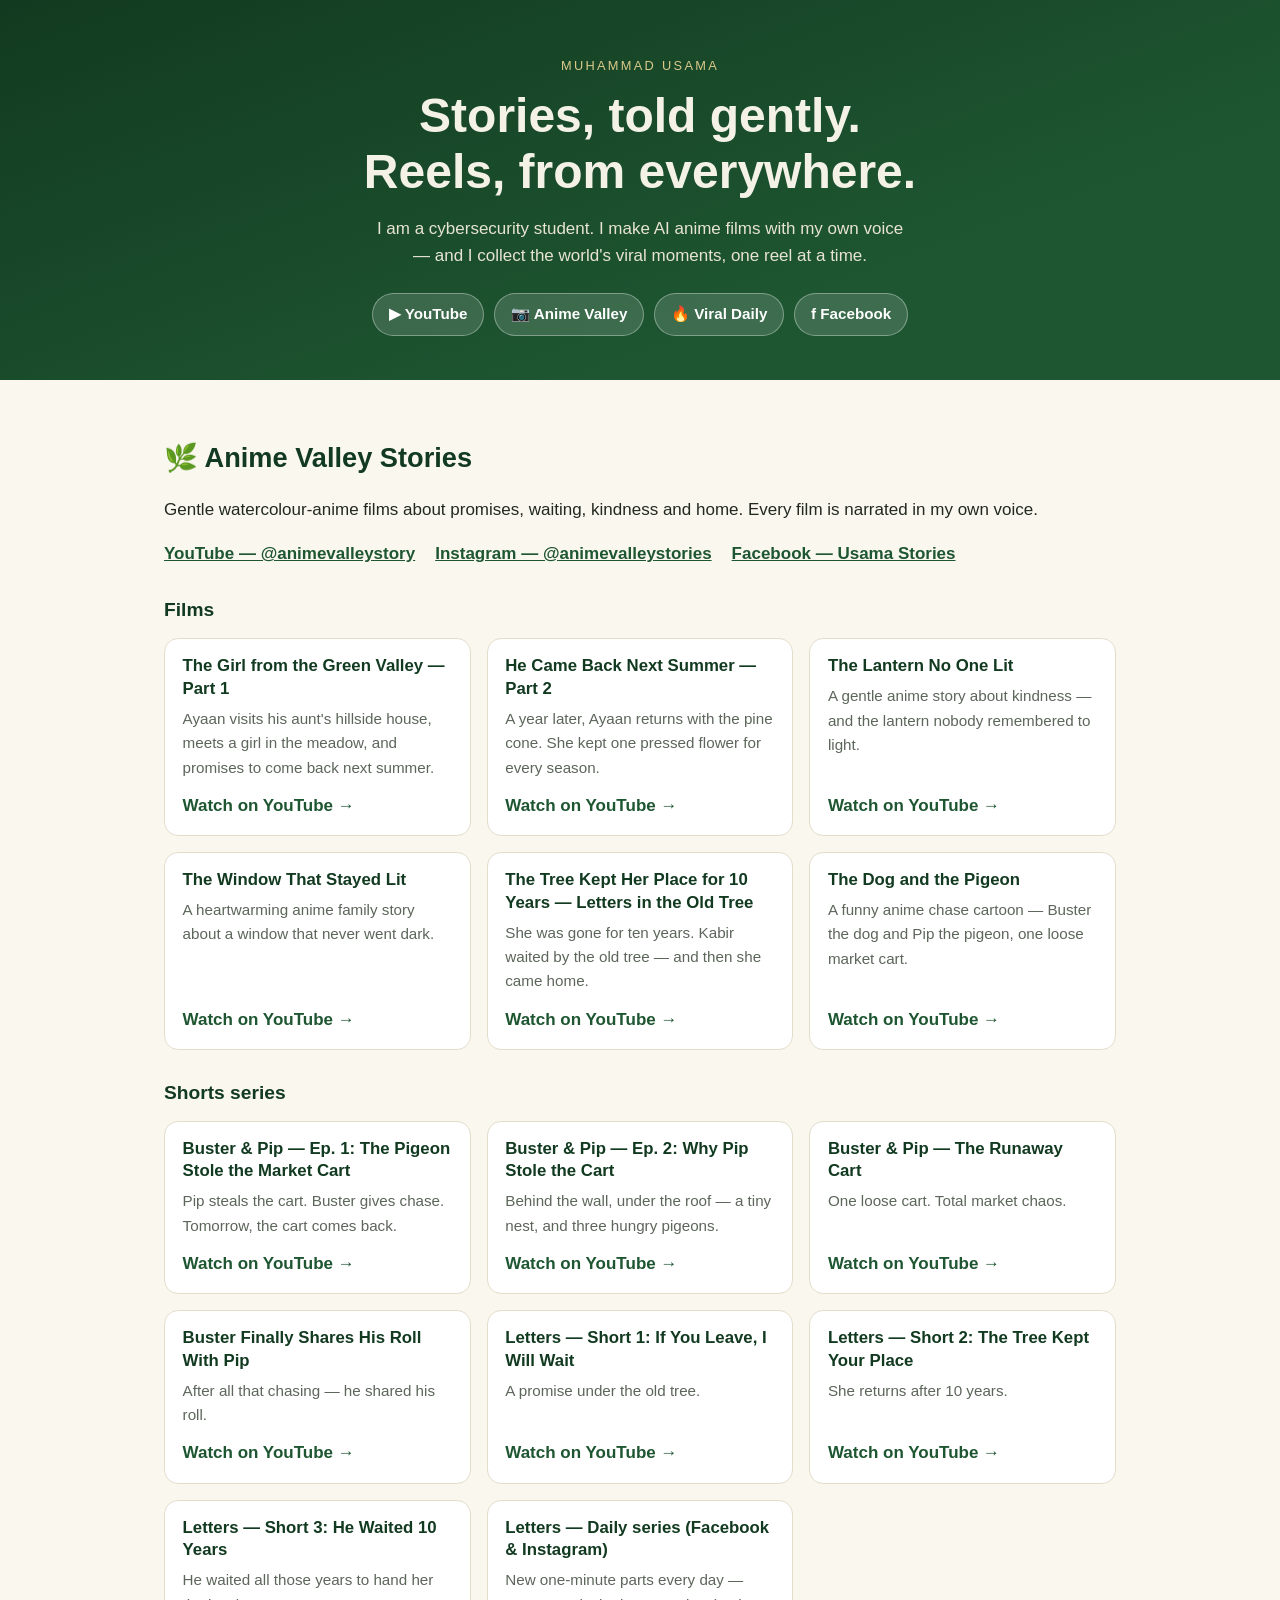
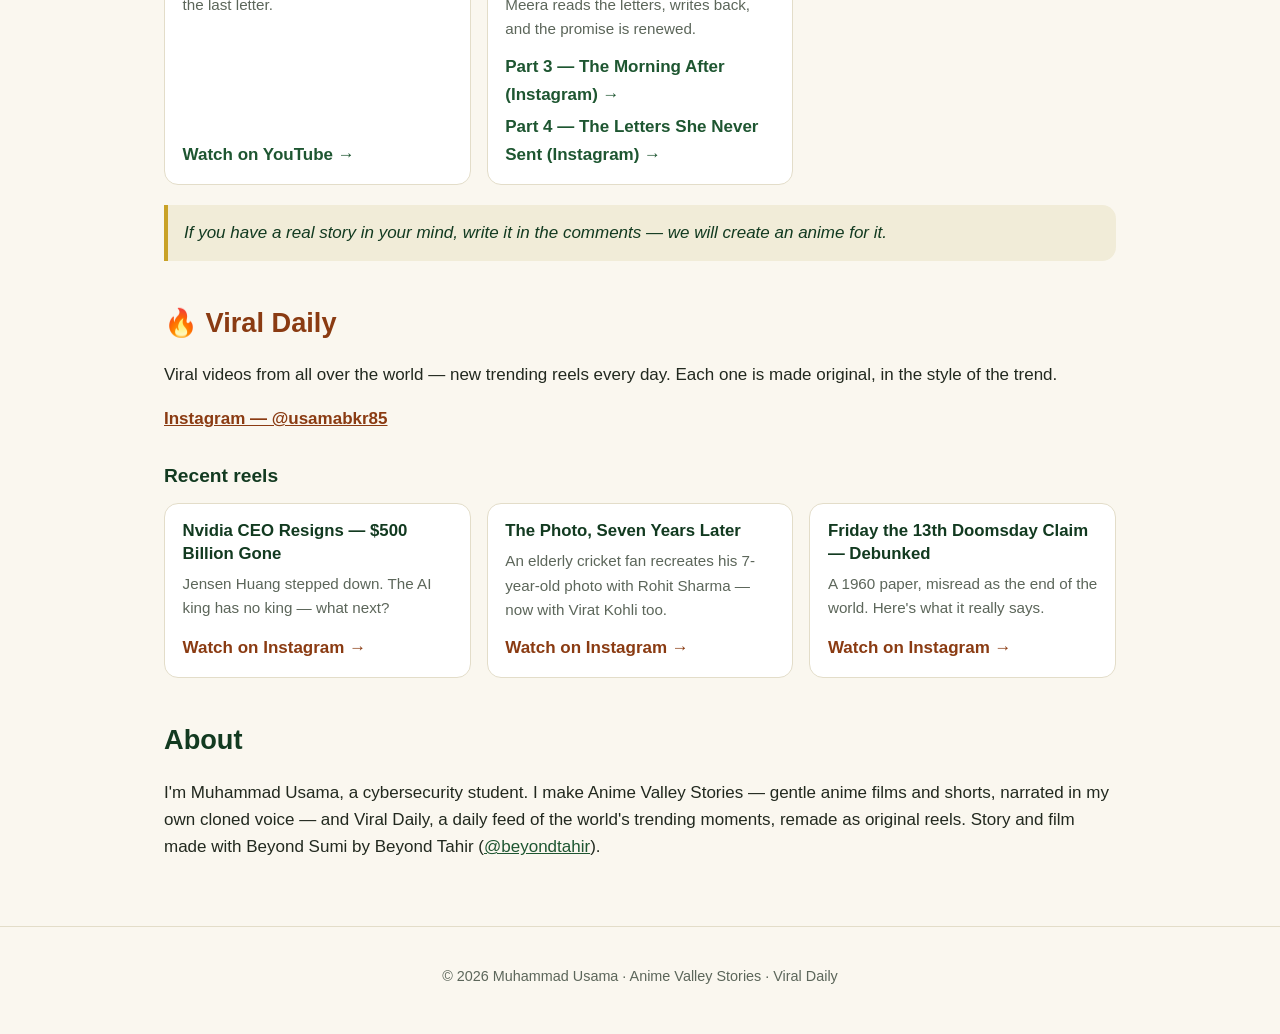
==== index.html @ c97938fb "Add personal showcase website" ====
<!DOCTYPE html>
<html lang="en">
<head>
<meta charset="utf-8">
<meta name="viewport" content="width=device-width, initial-scale=1">
<title>Muhammad Usama — Anime Valley Stories &amp; Viral Daily</title>
<meta name="description" content="Muhammad Usama makes gentle AI anime films (Anime Valley Stories) and viral reels from around the world (Viral Daily). Watch the films, shorts and reels here.">
<meta property="og:title" content="Muhammad Usama — Anime Valley Stories &amp; Viral Daily">
<meta property="og:description" content="Gentle AI anime films and viral reels from around the world.">
<meta property="og:type" content="website">
<link rel="stylesheet" href="styles.css">
<link rel="icon" href="data:image/svg+xml,<svg xmlns='http://www.w3.org/2000/svg' viewBox='0 0 100 100'><text y='.9em' font-size='90'>🌿</text></svg>">
</head>
<body>
<header class="hero">
  <p class="eyebrow">Muhammad Usama</p>
  <h1>Stories, told gently.<br>Reels, from everywhere.</h1>
  <p class="lede">I am a cybersecurity student. I make AI anime films with my own voice — and I collect the world's viral moments, one reel at a time.</p>
  <nav class="socials" aria-label="Profiles">
    <a href="https://www.youtube.com/@animevalleystory" target="_blank" rel="noopener">▶ YouTube</a>
    <a href="https://www.instagram.com/animevalleystories/" target="_blank" rel="noopener">📷 Anime Valley</a>
    <a href="https://www.instagram.com/usamabkr85/" target="_blank" rel="noopener">🔥 Viral Daily</a>
    <a href="https://www.facebook.com/profile.php?id=61596287158561" target="_blank" rel="noopener">f Facebook</a>
  </nav>
</header>

<main>
  <section id="anime-valley" aria-labelledby="av-title">
    <h2 id="av-title">🌿 Anime Valley Stories</h2>
    <p>Gentle watercolour-anime films about promises, waiting, kindness and home. Every film is narrated in my own voice.</p>
    <div class="links">
      <a href="https://www.youtube.com/@animevalleystory" target="_blank" rel="noopener">YouTube — @animevalleystory</a>
      <a href="https://www.instagram.com/animevalleystories/" target="_blank" rel="noopener">Instagram — @animevalleystories</a>
      <a href="https://www.facebook.com/profile.php?id=61596287158561" target="_blank" rel="noopener">Facebook — Usama Stories</a>
    </div>

    <h3>Films</h3>
    <div class="cards">
      <article class="card">
        <h4>The Girl from the Green Valley — Part 1</h4>
        <p>Ayaan visits his aunt's hillside house, meets a girl in the meadow, and promises to come back next summer.</p>
        <a href="https://www.youtube.com/watch?v=iZzU7QHOMxk" target="_blank" rel="noopener">Watch on YouTube →</a>
      </article>
      <article class="card">
        <h4>He Came Back Next Summer — Part 2</h4>
        <p>A year later, Ayaan returns with the pine cone. She kept one pressed flower for every season.</p>
        <a href="https://www.youtube.com/watch?v=B8j_EuwaD6E" target="_blank" rel="noopener">Watch on YouTube →</a>
      </article>
      <article class="card">
        <h4>The Lantern No One Lit</h4>
        <p>A gentle anime story about kindness — and the lantern nobody remembered to light.</p>
        <a href="https://www.youtube.com/watch?v=4BRkMWeeQzU" target="_blank" rel="noopener">Watch on YouTube →</a>
      </article>
      <article class="card">
        <h4>The Window That Stayed Lit</h4>
        <p>A heartwarming anime family story about a window that never went dark.</p>
        <a href="https://www.youtube.com/watch?v=NLXP7lNcO2E" target="_blank" rel="noopener">Watch on YouTube →</a>
      </article>
      <article class="card">
        <h4>The Tree Kept Her Place for 10 Years — Letters in the Old Tree</h4>
        <p>She was gone for ten years. Kabir waited by the old tree — and then she came home.</p>
        <a href="https://www.youtube.com/watch?v=bDAf8iQNGNc" target="_blank" rel="noopener">Watch on YouTube →</a>
      </article>
      <article class="card">
        <h4>The Dog and the Pigeon</h4>
        <p>A funny anime chase cartoon — Buster the dog and Pip the pigeon, one loose market cart.</p>
        <a href="https://www.youtube.com/watch?v=2OfKQnBrOow" target="_blank" rel="noopener">Watch on YouTube →</a>
      </article>
    </div>

    <h3>Shorts series</h3>
    <div class="cards">
      <article class="card">
        <h4>Buster &amp; Pip — Ep. 1: The Pigeon Stole the Market Cart</h4>
        <p>Pip steals the cart. Buster gives chase. Tomorrow, the cart comes back.</p>
        <a href="https://www.youtube.com/shorts/x7pa7Va9A1A" target="_blank" rel="noopener">Watch on YouTube →</a>
      </article>
      <article class="card">
        <h4>Buster &amp; Pip — Ep. 2: Why Pip Stole the Cart</h4>
        <p>Behind the wall, under the roof — a tiny nest, and three hungry pigeons.</p>
        <a href="https://www.youtube.com/shorts/SSFZHxCPDXk" target="_blank" rel="noopener">Watch on YouTube →</a>
      </article>
      <article class="card">
        <h4>Buster &amp; Pip — The Runaway Cart</h4>
        <p>One loose cart. Total market chaos.</p>
        <a href="https://www.youtube.com/shorts/FwccHXLdJlg" target="_blank" rel="noopener">Watch on YouTube →</a>
      </article>
      <article class="card">
        <h4>Buster Finally Shares His Roll With Pip</h4>
        <p>After all that chasing — he shared his roll.</p>
        <a href="https://youtube.com/shorts/85s8kG2wkew" target="_blank" rel="noopener">Watch on YouTube →</a>
      </article>
      <article class="card">
        <h4>Letters — Short 1: If You Leave, I Will Wait</h4>
        <p>A promise under the old tree.</p>
        <a href="https://www.youtube.com/shorts/y0sPazlRlxA" target="_blank" rel="noopener">Watch on YouTube →</a>
      </article>
      <article class="card">
        <h4>Letters — Short 2: The Tree Kept Your Place</h4>
        <p>She returns after 10 years.</p>
        <a href="https://www.youtube.com/shorts/lzcP3WKed_A" target="_blank" rel="noopener">Watch on YouTube →</a>
      </article>
      <article class="card">
        <h4>Letters — Short 3: He Waited 10 Years</h4>
        <p>He waited all those years to hand her the last letter.</p>
        <a href="https://www.youtube.com/shorts/bk6OXCufJbw" target="_blank" rel="noopener">Watch on YouTube →</a>
      </article>
      <article class="card">
        <h4>Letters — Daily series (Facebook &amp; Instagram)</h4>
        <p>New one-minute parts every day — Meera reads the letters, writes back, and the promise is renewed.</p>
        <a href="https://www.instagram.com/reel/Dfm7x97DxlY/" target="_blank" rel="noopener">Part 3 — The Morning After (Instagram) →</a>
        <a href="https://www.instagram.com/reel/DfqHnNkj9Wy/" target="_blank" rel="noopener">Part 4 — The Letters She Never Sent (Instagram) →</a>
      </article>
    </div>
    <p class="note">If you have a real story in your mind, write it in the comments — we will create an anime for it.</p>
  </section>

  <section id="viral-daily" aria-labelledby="vd-title">
    <h2 id="vd-title">🔥 Viral Daily</h2>
    <p>Viral videos from all over the world — new trending reels every day. Each one is made original, in the style of the trend.</p>
    <div class="links">
      <a href="https://www.instagram.com/usamabkr85/" target="_blank" rel="noopener">Instagram — @usamabkr85</a>
    </div>
    <h3>Recent reels</h3>
    <div class="cards">
      <article class="card">
        <h4>Nvidia CEO Resigns — $500 Billion Gone</h4>
        <p>Jensen Huang stepped down. The AI king has no king — what next?</p>
        <a href="https://www.instagram.com/p/DfqYr5tCQxP/" target="_blank" rel="noopener">Watch on Instagram →</a>
      </article>
      <article class="card">
        <h4>The Photo, Seven Years Later</h4>
        <p>An elderly cricket fan recreates his 7-year-old photo with Rohit Sharma — now with Virat Kohli too.</p>
        <a href="https://www.instagram.com/p/DfqdnhAi8Mr/" target="_blank" rel="noopener">Watch on Instagram →</a>
      </article>
      <article class="card">
        <h4>Friday the 13th Doomsday Claim — Debunked</h4>
        <p>A 1960 paper, misread as the end of the world. Here's what it really says.</p>
        <a href="https://www.instagram.com/p/DfqrIVqCj8R/" target="_blank" rel="noopener">Watch on Instagram →</a>
      </article>
    </div>
  </section>

  <section id="about" aria-labelledby="about-title">
    <h2 id="about-title">About</h2>
    <p>I'm Muhammad Usama, a cybersecurity student. I make Anime Valley Stories — gentle anime films and shorts, narrated in my own cloned voice — and Viral Daily, a daily feed of the world's trending moments, remade as original reels. Story and film made with Beyond Sumi by Beyond Tahir (<a href="https://www.youtube.com/@beyondtahir" target="_blank" rel="noopener">@beyondtahir</a>).</p>
  </section>
</main>

<footer>
  <p>© 2026 Muhammad Usama · Anime Valley Stories · Viral Daily</p>
</footer>
</body>
</html>
---- styles.css ----
/* Anime Valley Stories + Viral Daily — showcase site.
   No frameworks, no tracking, no external assets. System fonts only. */

:root {
  --green: #1e5631;
  --green-dark: #123a20;
  --cream: #faf7ef;
  --paper: #ffffff;
  --ink: #22291f;
  --muted: #5c665a;
  --gold: #c9a227;
  --line: #e3ddc9;
  --radius: 14px;
}

* { box-sizing: border-box; }

body {
  margin: 0;
  background: var(--cream);
  color: var(--ink);
  font-family: -apple-system, BlinkMacSystemFont, "Segoe UI", Roboto, Helvetica, Arial, sans-serif;
  line-height: 1.6;
  font-size: 17px;
}

a { color: var(--green); }
a:hover { color: var(--green-dark); }

.hero {
  background: linear-gradient(160deg, var(--green-dark), var(--green) 70%);
  color: #f4f1e6;
  padding: 3.5rem 1.25rem 2.75rem;
  text-align: center;
}

.eyebrow {
  letter-spacing: .18em;
  text-transform: uppercase;
  font-size: .8rem;
  color: #d9c98a;
  margin: 0 0 .75rem;
}

.hero h1 {
  font-size: clamp(1.9rem, 6vw, 3rem);
  line-height: 1.15;
  margin: 0 0 1rem;
}

.lede {
  max-width: 34rem;
  margin: 0 auto 1.5rem;
  color: #e8e4d2;
}

.socials {
  display: flex;
  flex-wrap: wrap;
  gap: .6rem;
  justify-content: center;
}

.socials a {
  color: #fff;
  background: rgba(255, 255, 255, .14);
  border: 1px solid rgba(255, 255, 255, .35);
  border-radius: 999px;
  padding: .5rem 1rem;
  text-decoration: none;
  font-weight: 600;
  font-size: .95rem;
}

.socials a:hover { background: rgba(255, 255, 255, .28); }

main {
  max-width: 62rem;
  margin: 0 auto;
  padding: 1rem 1.25rem 3rem;
}

section { margin-top: 2.5rem; }

h2 {
  font-size: 1.7rem;
  margin: 0 0 .5rem;
  color: var(--green-dark);
}

h3 {
  font-size: 1.2rem;
  margin: 1.75rem 0 .75rem;
  color: var(--green-dark);
}

.links {
  display: flex;
  flex-wrap: wrap;
  gap: .5rem 1.25rem;
  margin: .75rem 0 1rem;
}

.links a { font-weight: 600; }

.cards {
  display: grid;
  grid-template-columns: repeat(auto-fill, minmax(16rem, 1fr));
  gap: 1rem;
}

.card {
  background: var(--paper);
  border: 1px solid var(--line);
  border-radius: var(--radius);
  padding: 1rem 1.1rem;
  display: flex;
  flex-direction: column;
}

.card h4 {
  margin: 0 0 .4rem;
  font-size: 1.05rem;
  line-height: 1.35;
  color: var(--green-dark);
}

.card p {
  margin: 0 0 .75rem;
  color: var(--muted);
  font-size: .95rem;
  flex: 1;
}

.card a { font-weight: 600; text-decoration: none; }
.card a:hover { text-decoration: underline; }

.card a + a { margin-top: .35rem; }

.note {
  margin-top: 1.25rem;
  padding: .9rem 1rem;
  background: #f1ecd8;
  border-left: 4px solid var(--gold);
  border-radius: 0 var(--radius) var(--radius) 0;
  font-style: italic;
  color: var(--green-dark);
}

#viral-daily h2 { color: #8a3b12; }
#viral-daily a { color: #8a3b12; }

footer {
  text-align: center;
  color: var(--muted);
  font-size: .9rem;
  padding: 1.5rem 1rem 2rem;
  border-top: 1px solid var(--line);
}

@media (max-width: 480px) {
  body { font-size: 16px; }
  .hero { padding: 2.5rem 1rem 2rem; }
}
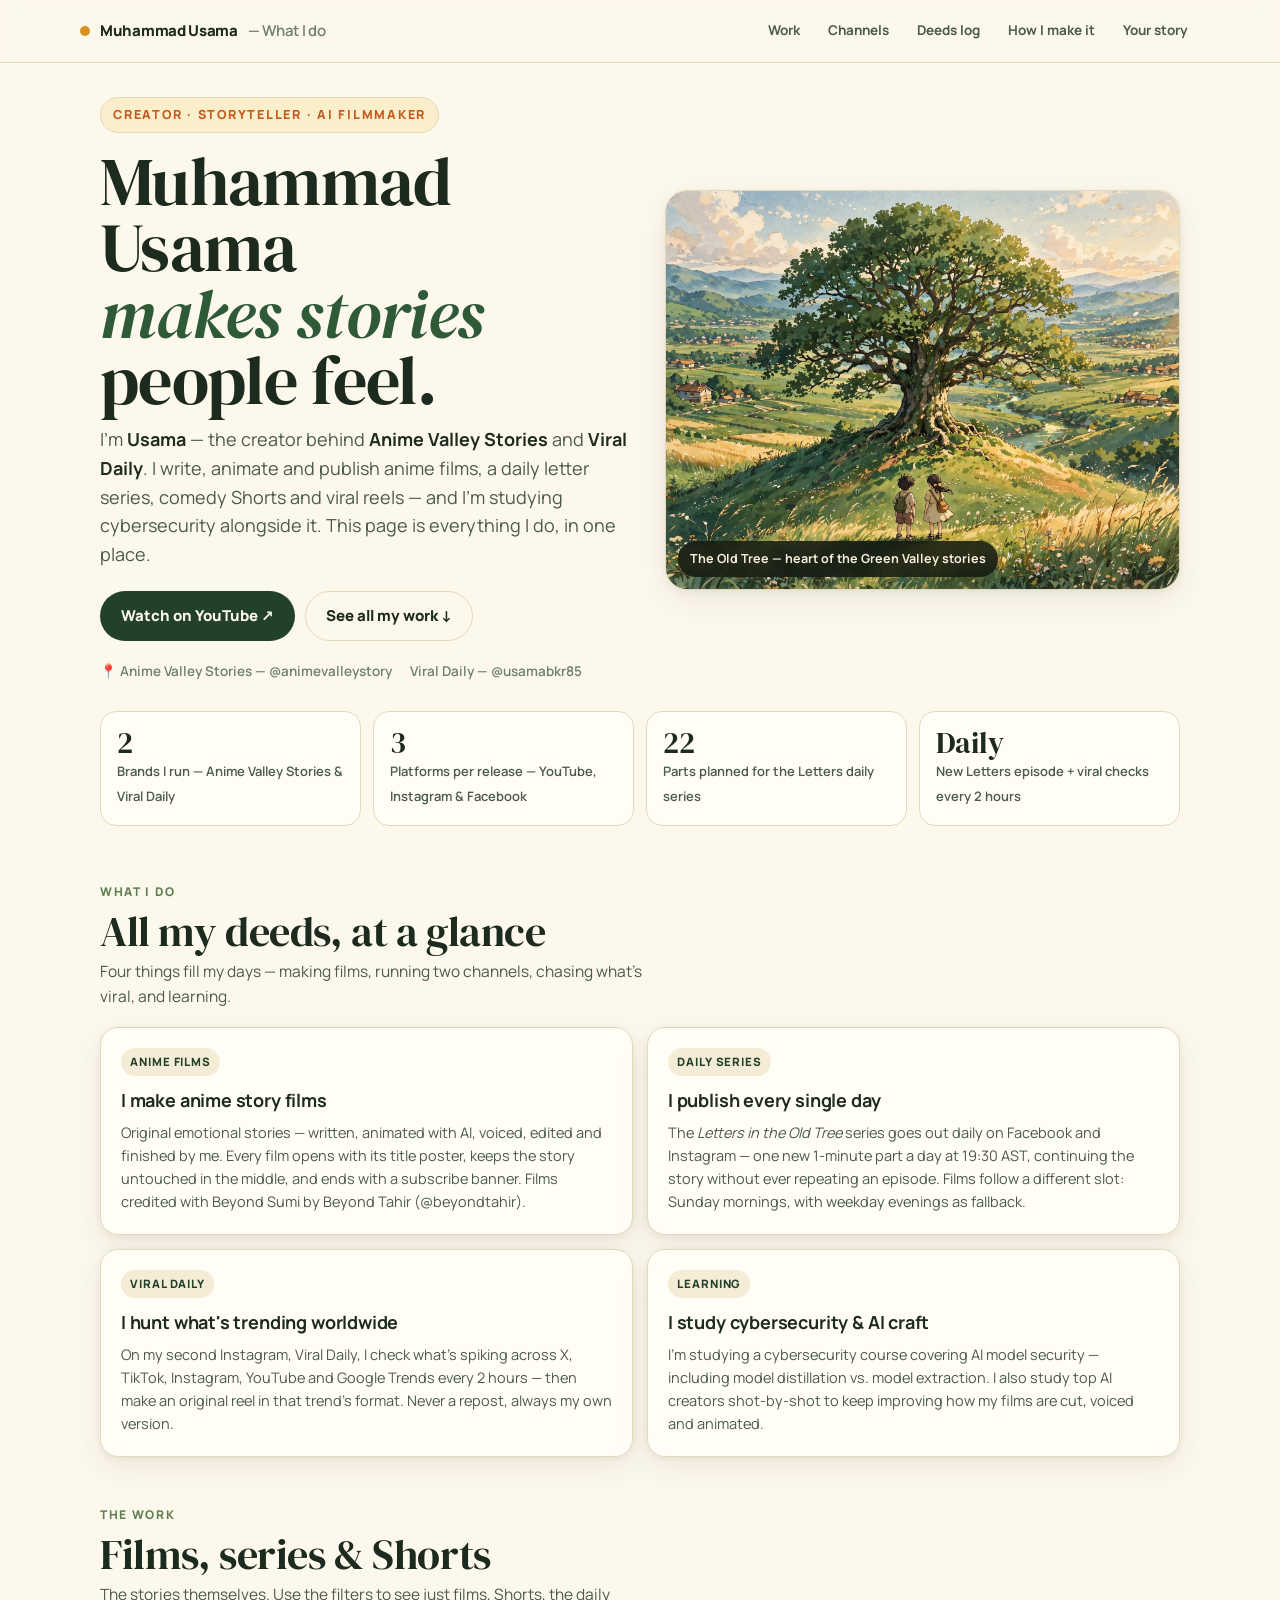
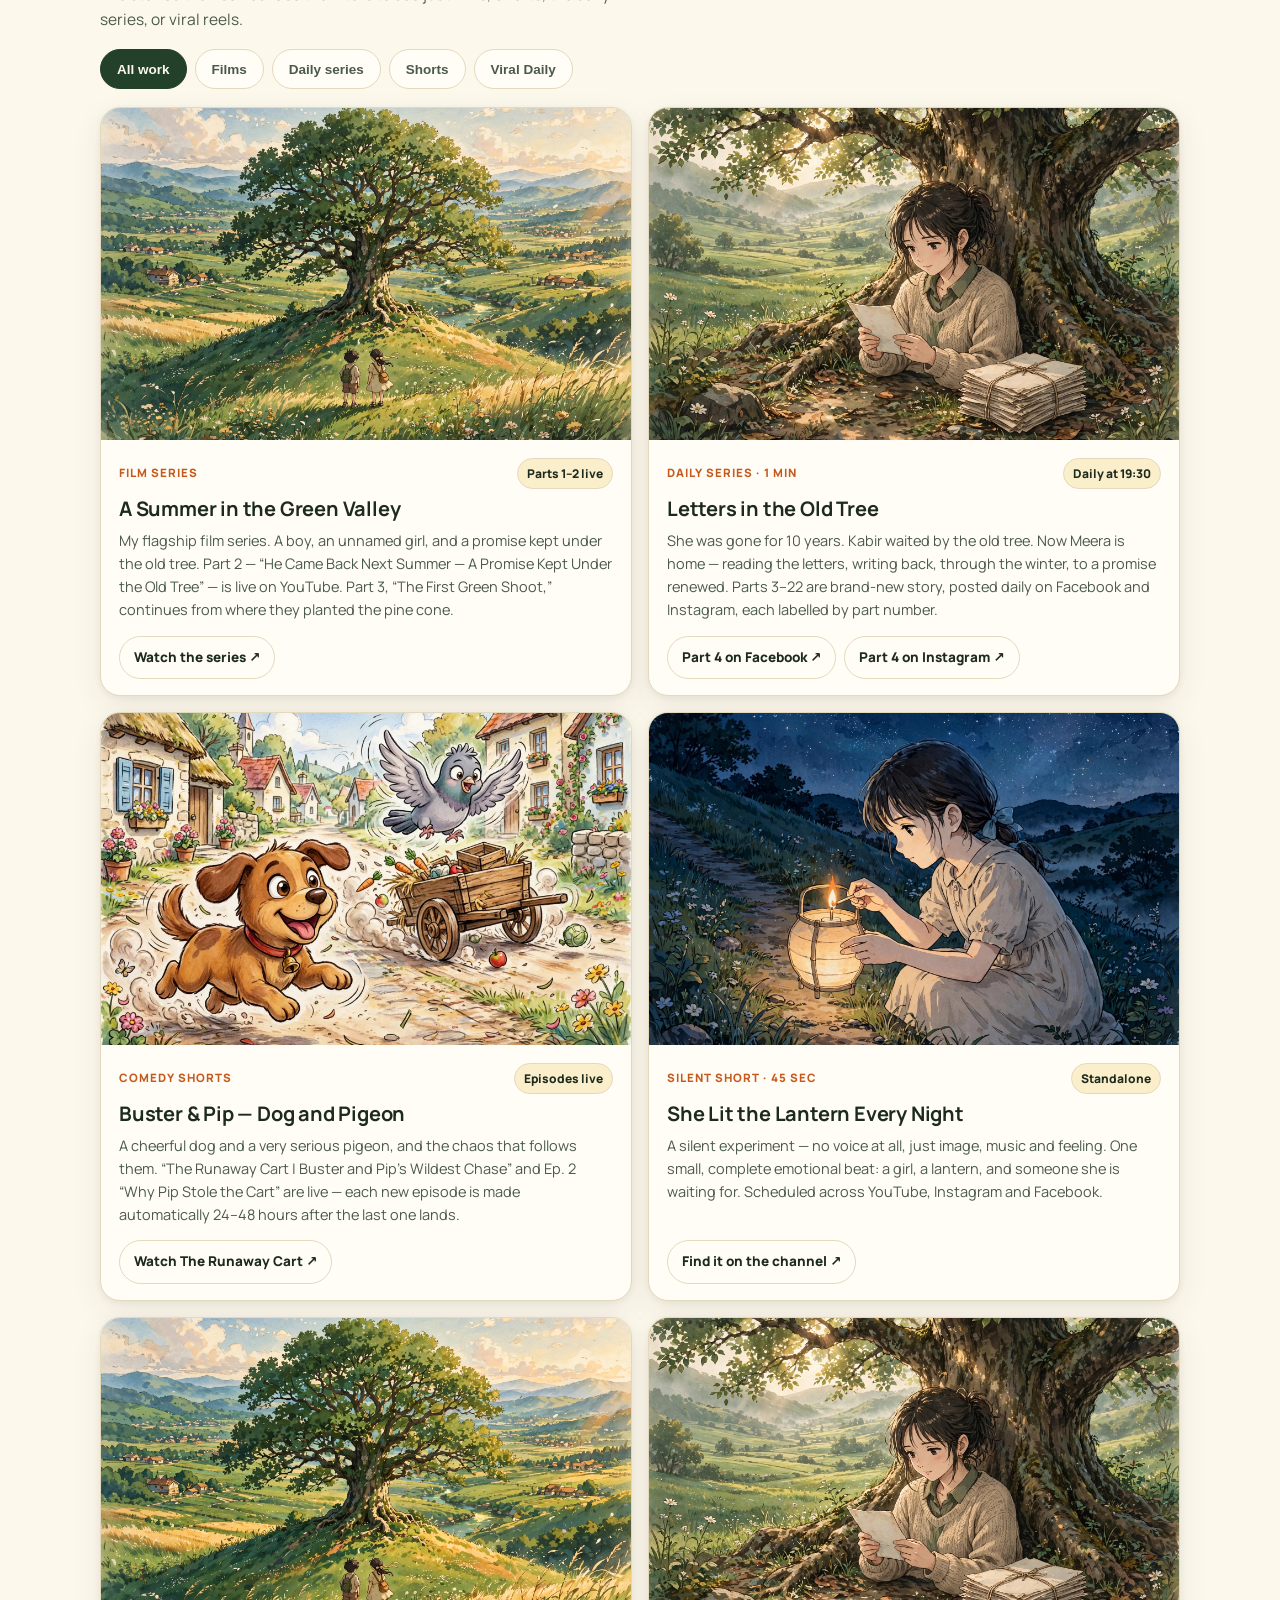
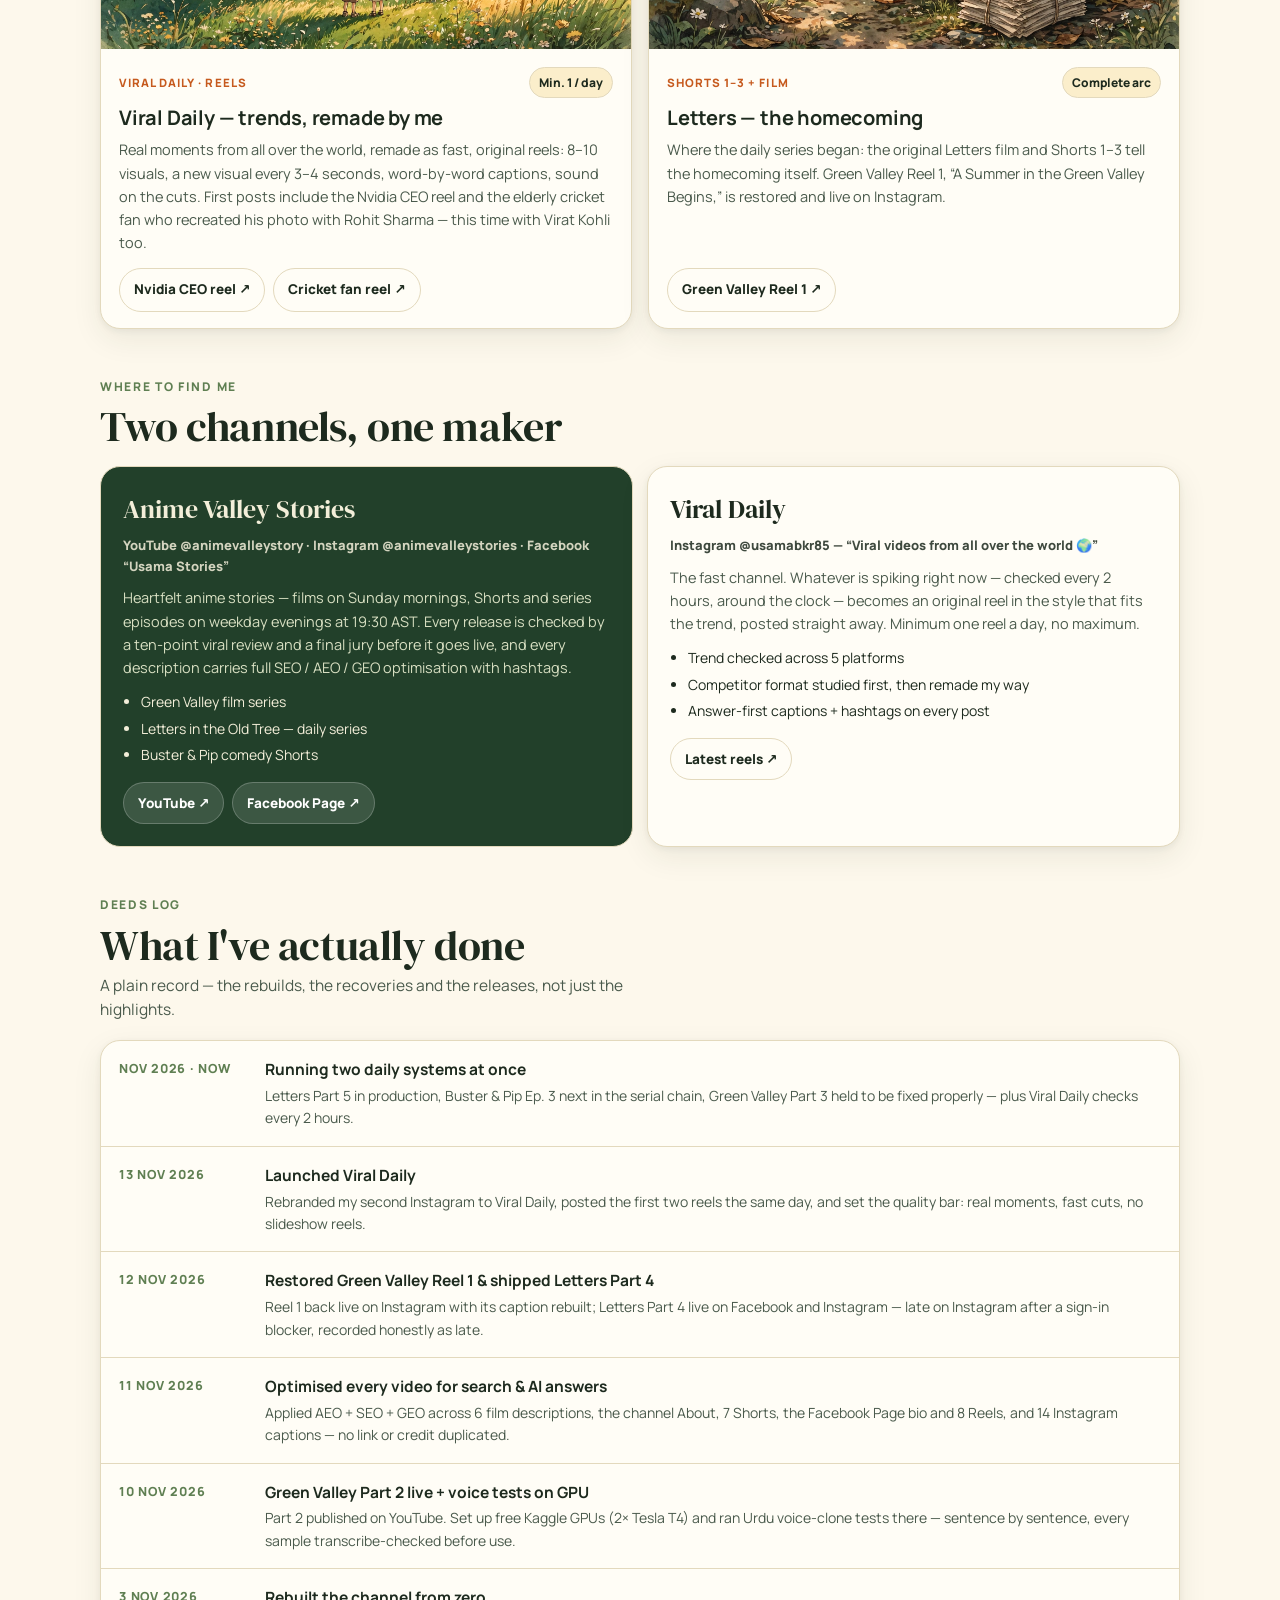
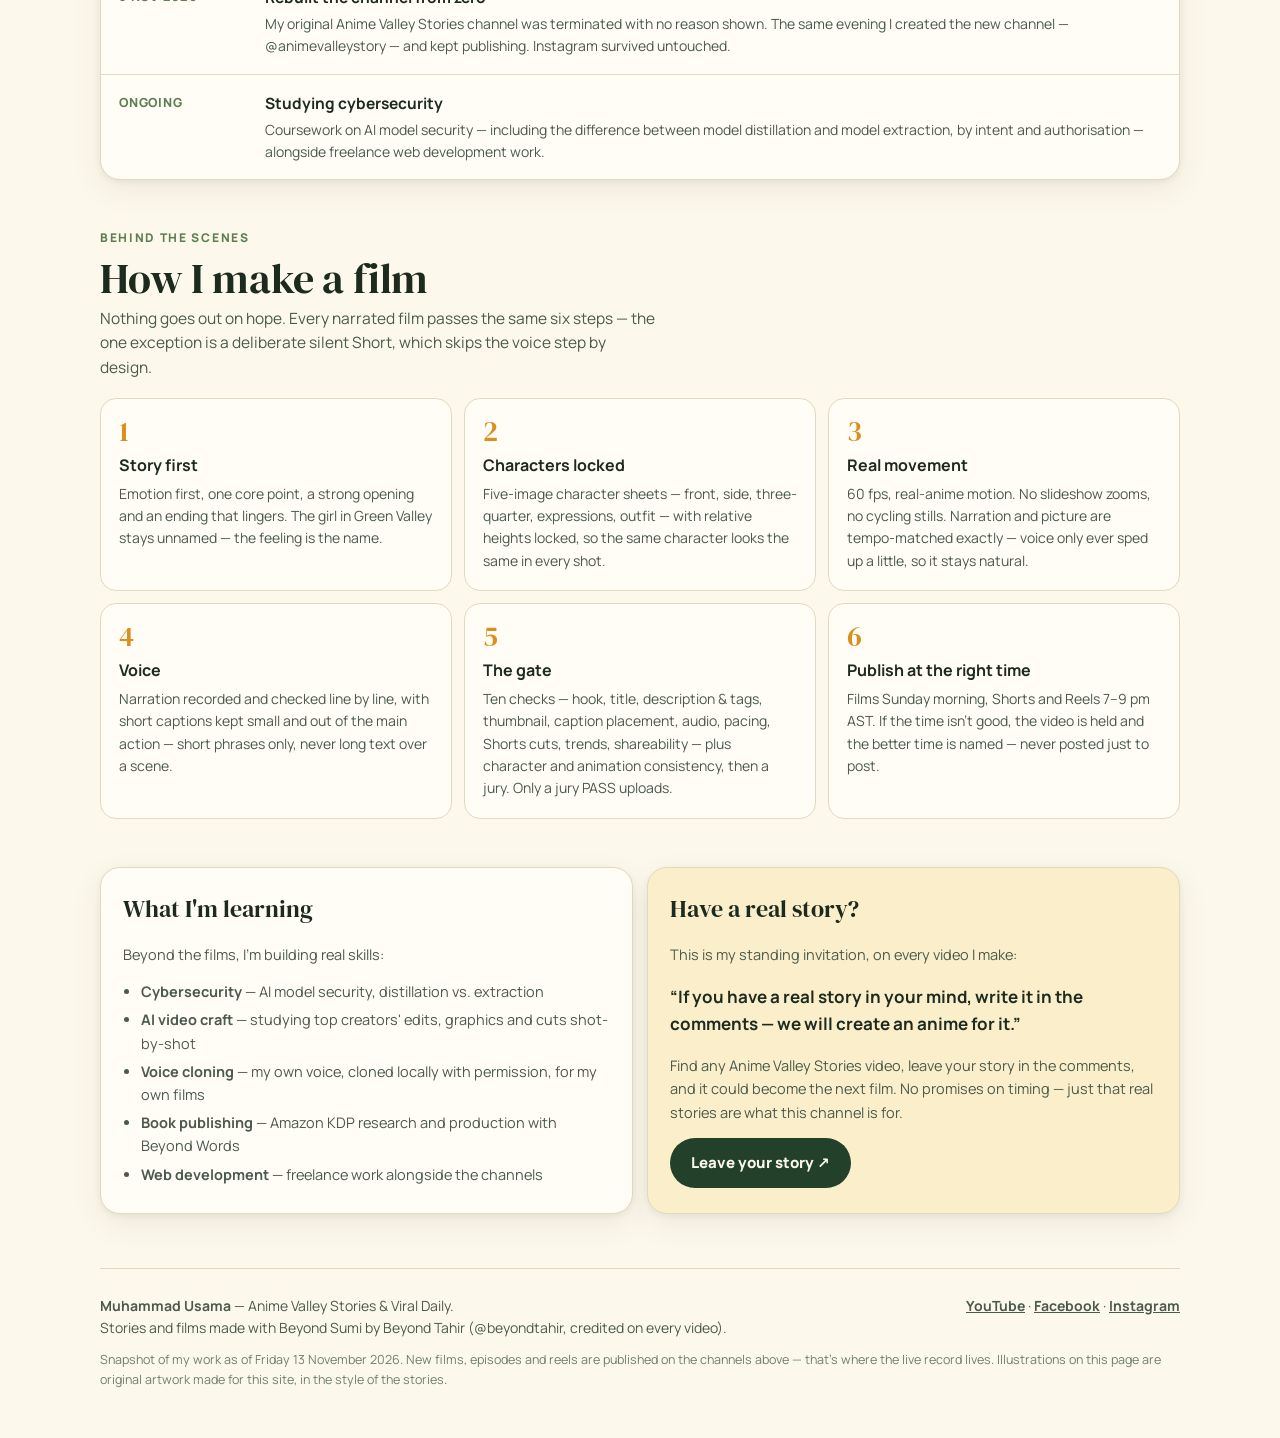
==== commit 5b5b7ad3: "Replace site with the Muse version" ====
--- a/index.html
+++ b/index.html
@@ -1,154 +1,446 @@
-<!DOCTYPE html>
+<!doctype html>
 <html lang="en">
 <head>
-<meta charset="utf-8">
-<meta name="viewport" content="width=device-width, initial-scale=1">
-<title>Muhammad Usama — Anime Valley Stories &amp; Viral Daily</title>
-<meta name="description" content="Muhammad Usama makes gentle AI anime films (Anime Valley Stories) and viral reels from around the world (Viral Daily). Watch the films, shorts and reels here.">
-<meta property="og:title" content="Muhammad Usama — Anime Valley Stories &amp; Viral Daily">
-<meta property="og:description" content="Gentle AI anime films and viral reels from around the world.">
-<meta property="og:type" content="website">
-<link rel="stylesheet" href="styles.css">
-<link rel="icon" href="data:image/svg+xml,<svg xmlns='http://www.w3.org/2000/svg' viewBox='0 0 100 100'><text y='.9em' font-size='90'>🌿</text></svg>">
+<meta charset="utf-8" />
+<meta name="viewport" content="width=device-width, initial-scale=1, viewport-fit=cover" />
+<meta name="color-scheme" content="light dark" />
+<link rel="icon" href="data:," />
+<title>Muhammad Usama — What I Do</title>
+<meta name="description" content="Muhammad Usama (Usama) is the creator of Anime Valley Stories and Viral Daily. Anime films, the daily Letters in the Old Tree series, Buster & Pip Shorts and viral reels — all in one place." />
+<meta name="author" content="Muhammad Usama" />
+<meta name="theme-color" content="#22402a" />
+<meta property="og:type" content="website" />
+<meta property="og:title" content="Muhammad Usama — What I Do" />
+<meta property="og:description" content="Creator of Anime Valley Stories and Viral Daily. Anime films, the daily Letters in the Old Tree series, Buster & Pip Shorts and viral reels — all in one place." />
+<meta property="og:image" content="[data-uri]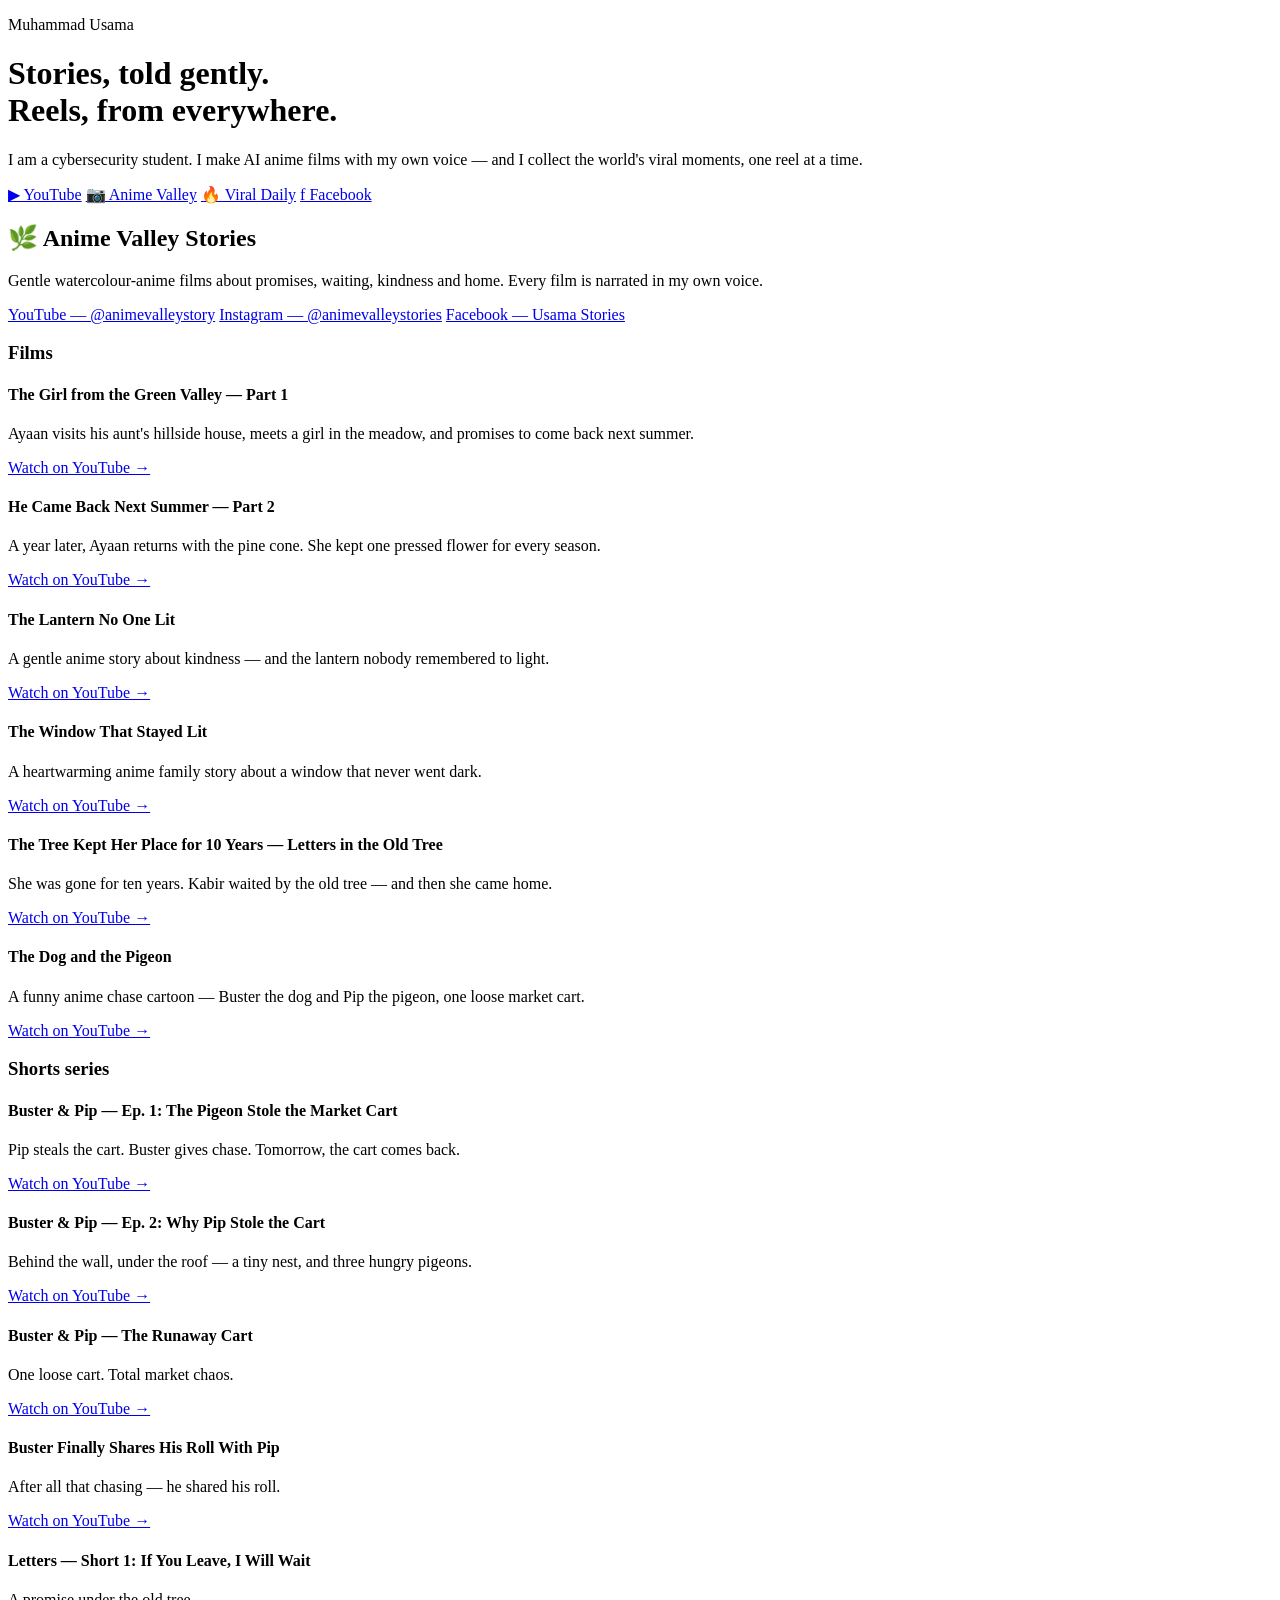
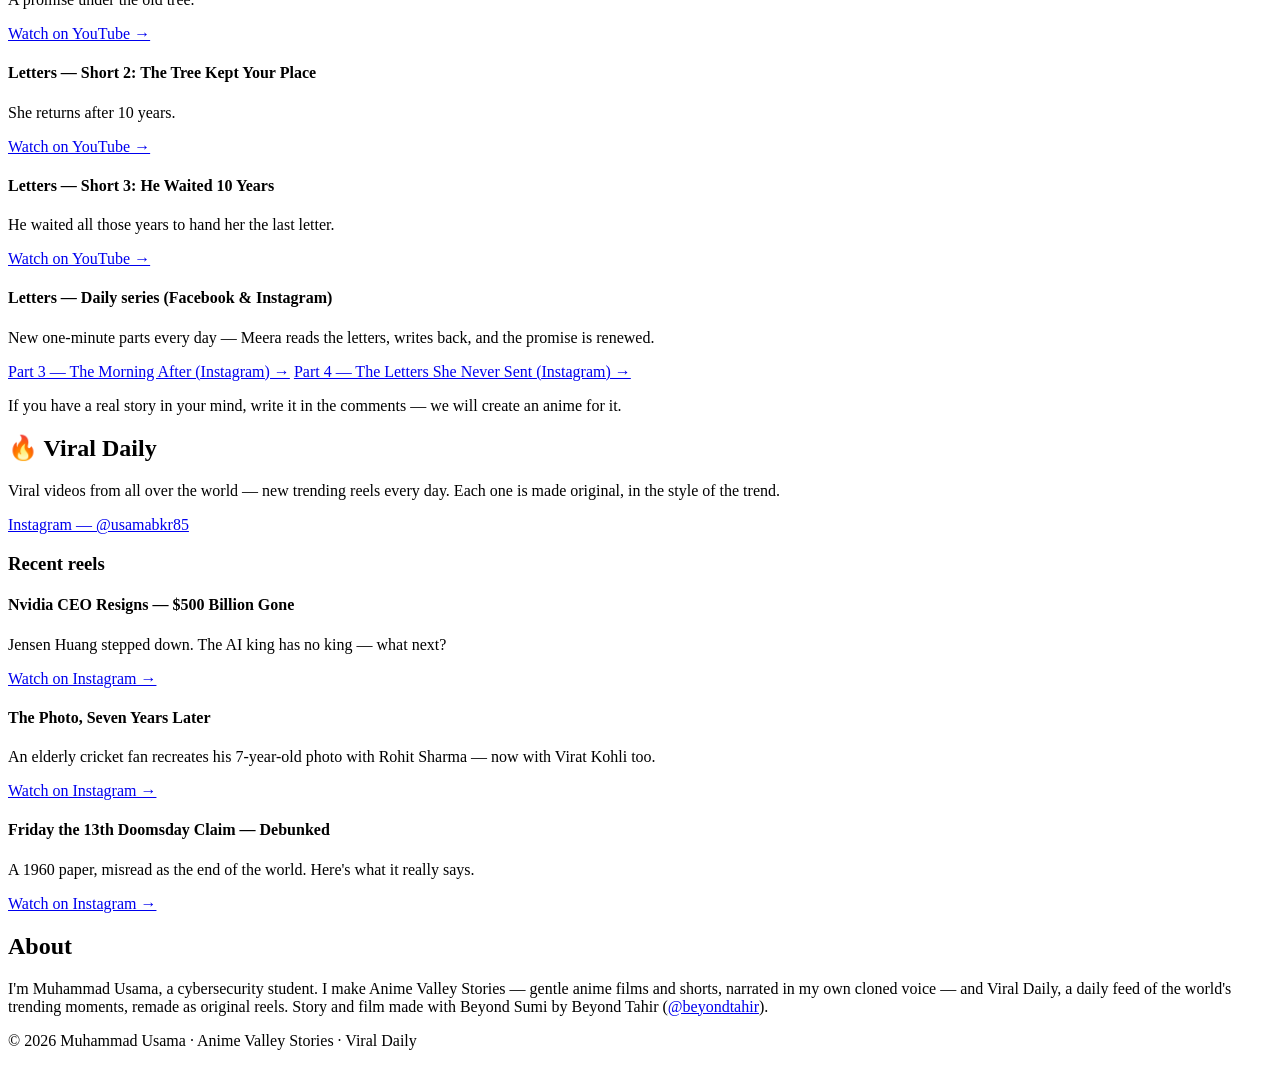
==== commit 74e354a0: "AEO/SEO/GEO: per-video VideoObject schema, answer-first meta, canonical + geo tags — look unchanged" ====
--- a/index.html
+++ b/index.html
@@ -1,446 +1,483 @@
-<!doctype html>
+<!DOCTYPE html>
 <html lang="en">
 <head>
-<meta charset="utf-8" />
-<meta name="viewport" content="width=device-width, initial-scale=1, viewport-fit=cover" />
-<meta name="color-scheme" content="light dark" />
-<link rel="icon" href="data:," />
-<title>Muhammad Usama — What I Do</title>
-<meta name="description" content="Muhammad Usama (Usama) is the creator of Anime Valley Stories and Viral Daily. Anime films, the daily Letters in the Old Tree series, Buster & Pip Shorts and viral reels — all in one place." />
-<meta name="author" content="Muhammad Usama" />
-<meta name="theme-color" content="#22402a" />
-<meta property="og:type" content="website" />
-<meta property="og:title" content="Muhammad Usama — What I Do" />
-<meta property="og:description" content="Creator of Anime Valley Stories and Viral Daily. Anime films, the daily Letters in the Old Tree series, Buster & Pip Shorts and viral reels — all in one place." />
-<meta property="og:image" content="[data-uri]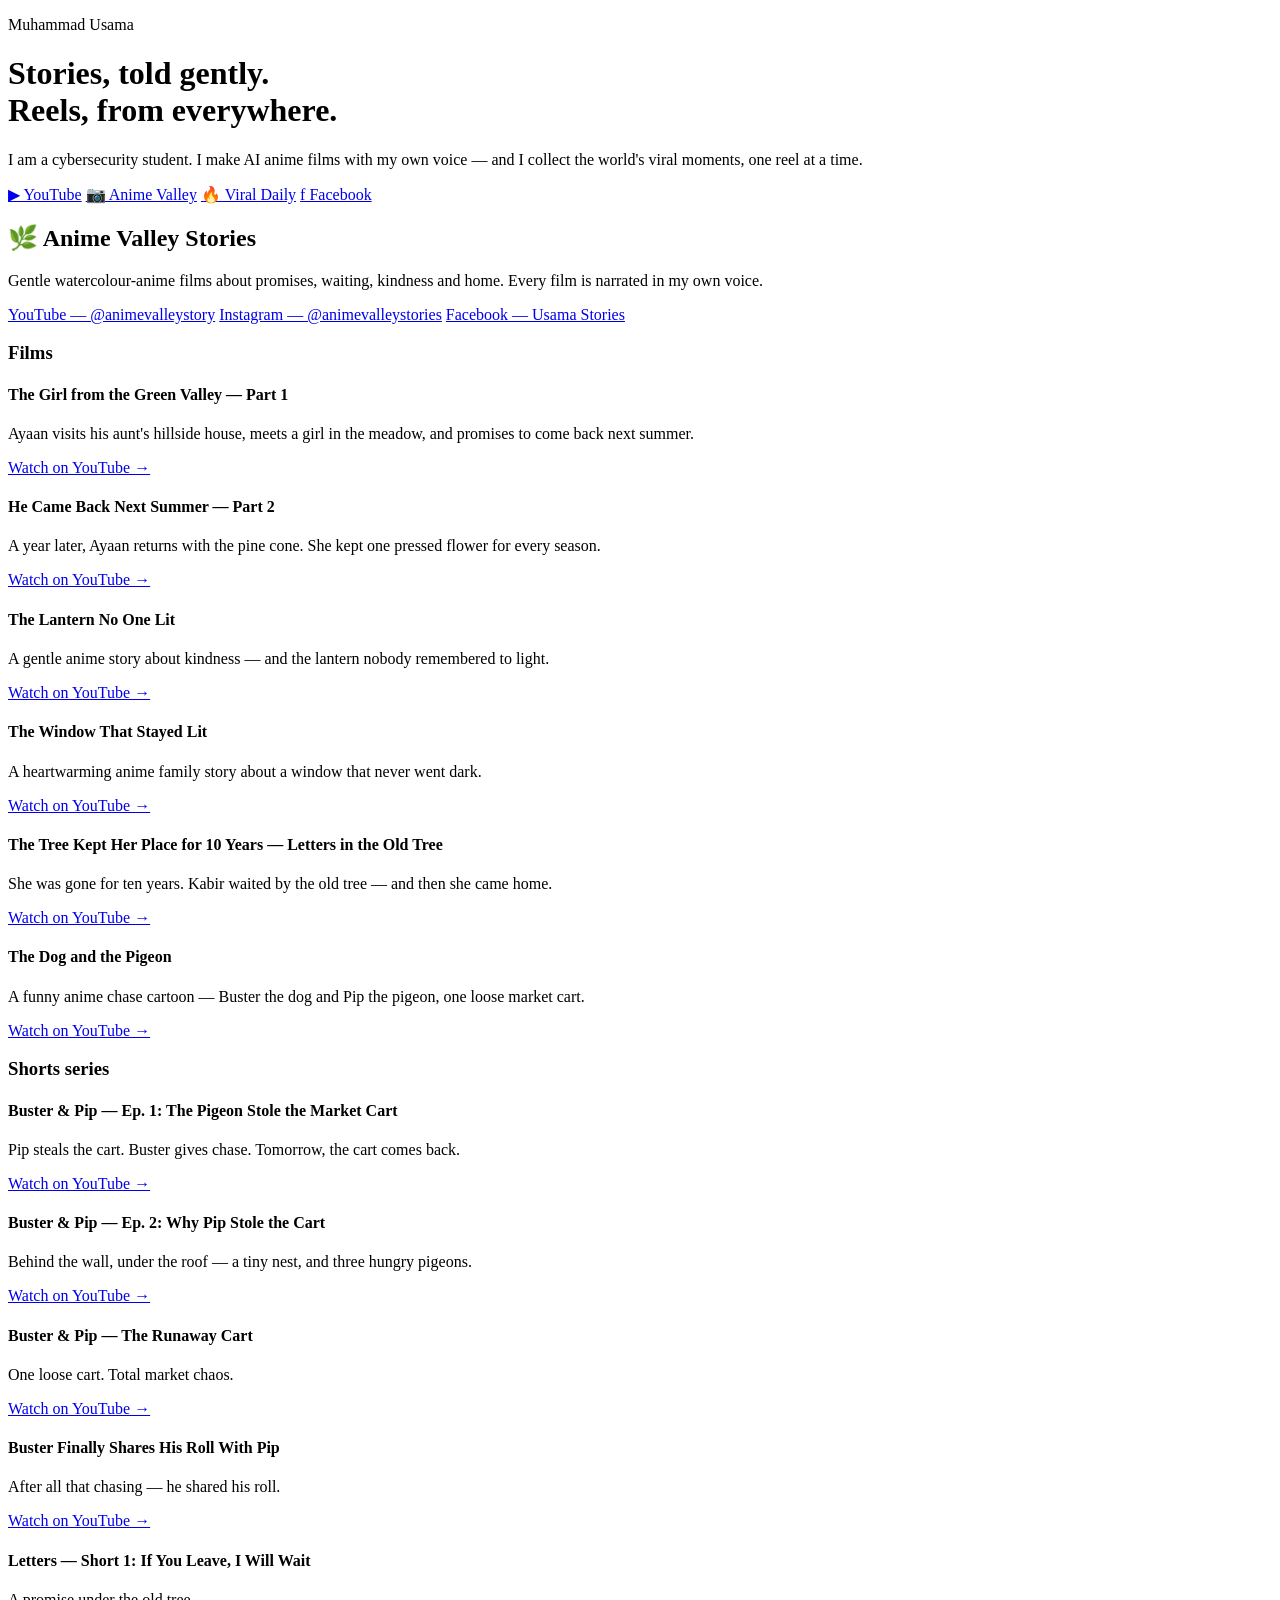
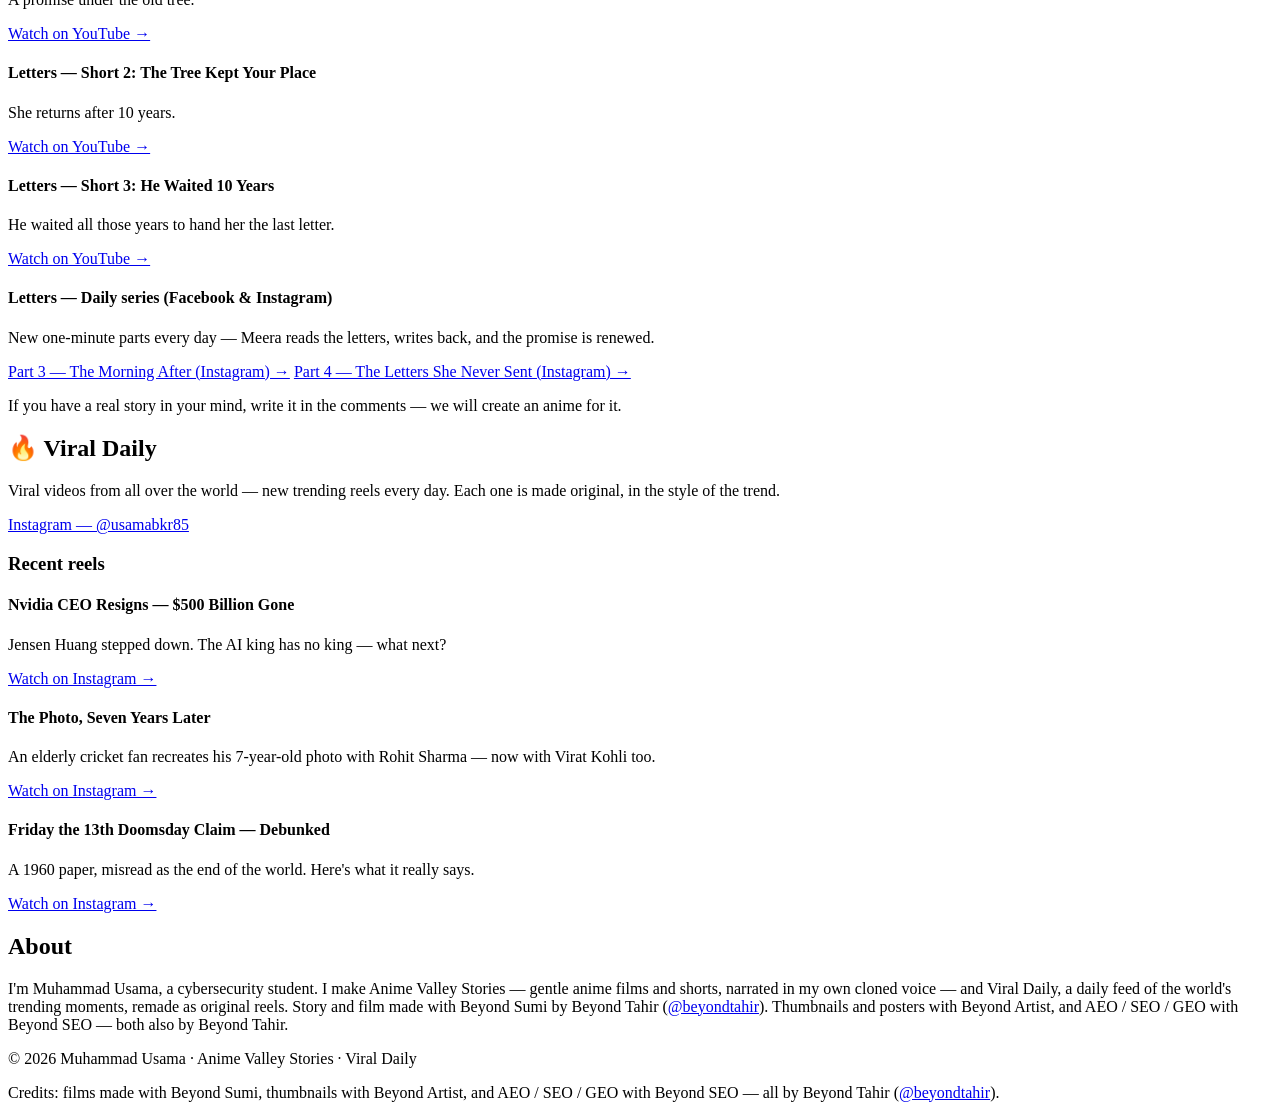
==== commit ff7d0e62: "Update index.html with expanded Beyond Tahir credit" ====
--- a/index.html
+++ b/index.html
@@ -472,12 +472,13 @@
 
   <section id="about" aria-labelledby="about-title">
     <h2 id="about-title">About</h2>
-    <p>I'm Muhammad Usama, a cybersecurity student. I make Anime Valley Stories — gentle anime films and shorts, narrated in my own cloned voice — and Viral Daily, a daily feed of the world's trending moments, remade as original reels. Story and film made with Beyond Sumi by Beyond Tahir (<a href="https://www.youtube.com/@beyondtahir" target="_blank" rel="noopener">@beyondtahir</a>).</p>
+    <p>I'm Muhammad Usama, a cybersecurity student. I make Anime Valley Stories — gentle anime films and shorts, narrated in my own cloned voice — and Viral Daily, a daily feed of the world's trending moments, remade as original reels. Story and film made with Beyond Sumi by Beyond Tahir (<a href="https://www.youtube.com/@beyondtahir" target="_blank" rel="noopener">@beyondtahir</a>). Thumbnails and posters with Beyond Artist, and AEO / SEO / GEO with Beyond SEO — both also by Beyond Tahir.</p>
   </section>
 </main>
 
 <footer>
   <p>© 2026 Muhammad Usama · Anime Valley Stories · Viral Daily</p>
+  <p>Credits: films made with Beyond Sumi, thumbnails with Beyond Artist, and AEO / SEO / GEO with Beyond SEO — all by Beyond Tahir (<a href="https://www.youtube.com/@beyondtahir" target="_blank" rel="noopener">@beyondtahir</a>).</p>
 </footer>
 </body>
 </html>
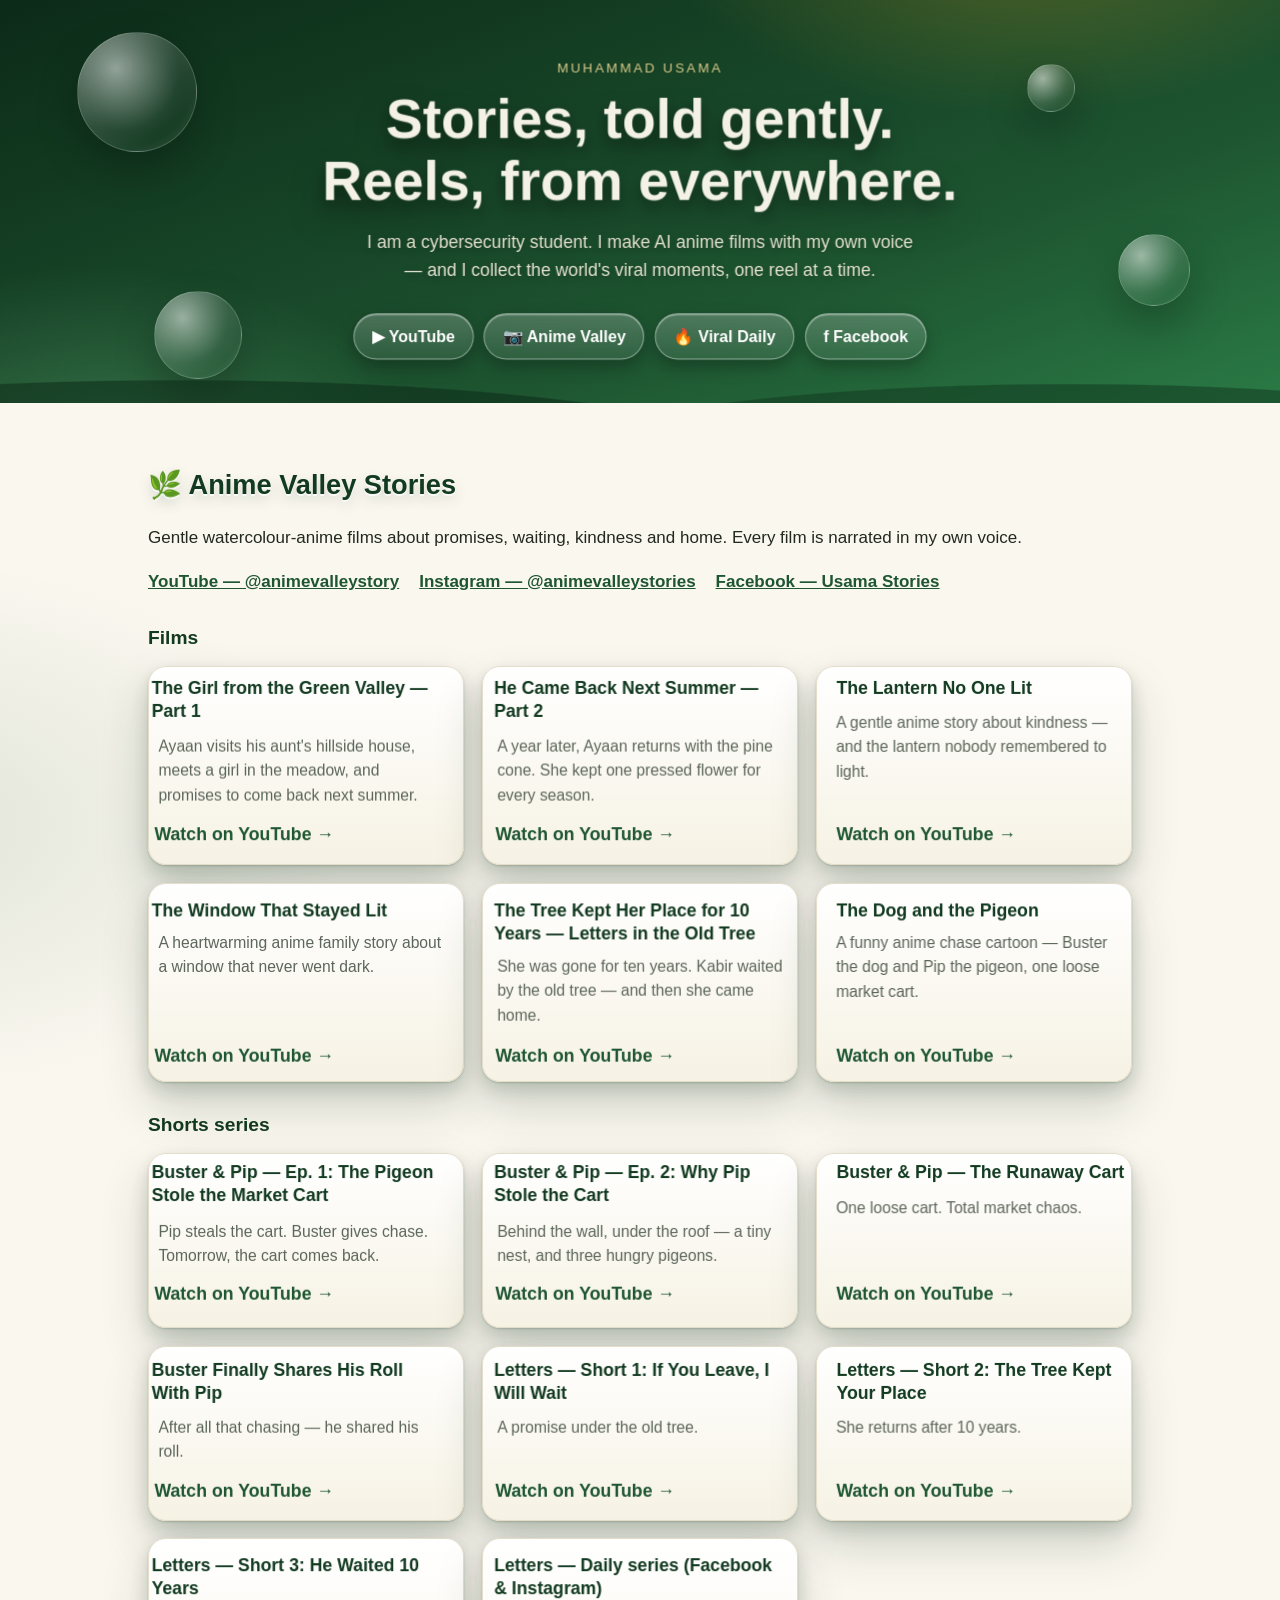
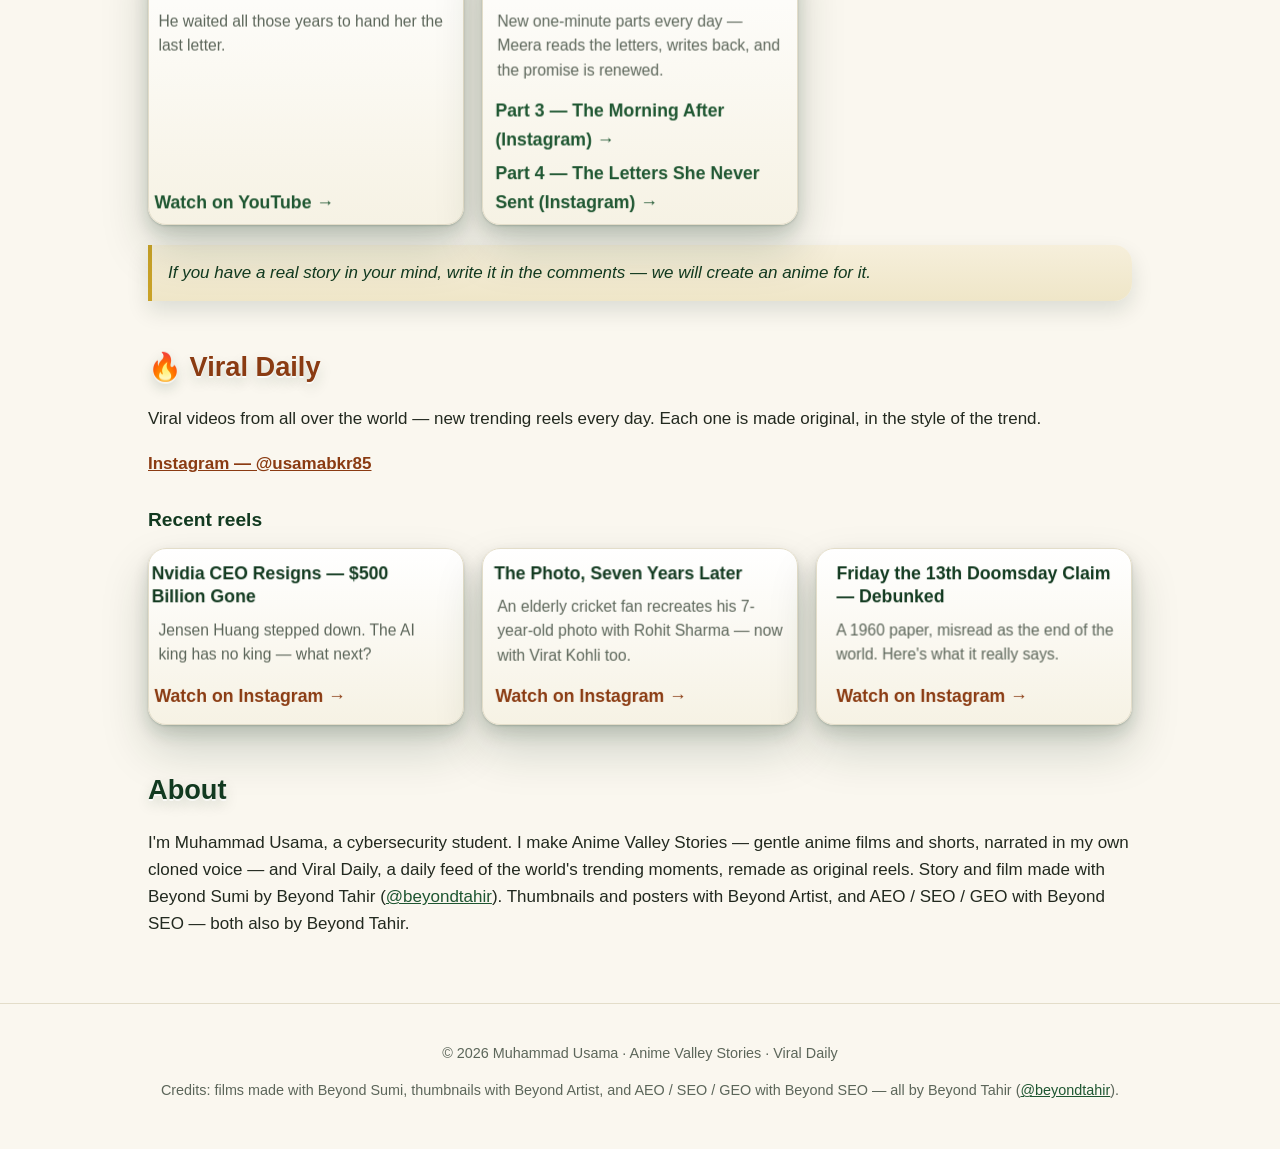
==== commit c9551042: "Rebuild showcase site in 3D style" ====
--- a/index.html
+++ b/index.html
@@ -342,6 +342,12 @@
 </head>
 <body>
 <header class="hero">
+  <div class="orb orb-1" aria-hidden="true"></div>
+  <div class="orb orb-2" aria-hidden="true"></div>
+  <div class="orb orb-3" aria-hidden="true"></div>
+  <div class="orb orb-4" aria-hidden="true"></div>
+  <div class="hills" aria-hidden="true"></div>
+  <div class="hero-inner">
   <p class="eyebrow">Muhammad Usama</p>
   <h1>Stories, told gently.<br>Reels, from everywhere.</h1>
   <p class="lede">I am a cybersecurity student. I make AI anime films with my own voice — and I collect the world's viral moments, one reel at a time.</p>
@@ -351,6 +357,7 @@
     <a href="https://www.instagram.com/usamabkr85/" target="_blank" rel="me noopener">🔥 Viral Daily</a>
     <a href="https://www.facebook.com/profile.php?id=61596287158561" target="_blank" rel="me noopener">f Facebook</a>
   </nav>
+  </div>
 </header>
 
 <main>
@@ -480,5 +487,58 @@
   <p>© 2026 Muhammad Usama · Anime Valley Stories · Viral Daily</p>
   <p>Credits: films made with Beyond Sumi, thumbnails with Beyond Artist, and AEO / SEO / GEO with Beyond SEO — all by Beyond Tahir (<a href="https://www.youtube.com/@beyondtahir" target="_blank" rel="noopener">@beyondtahir</a>).</p>
 </footer>
+<script>
+(function () {
+  document.documentElement.classList.add('js');
+  var fine = window.matchMedia('(hover: hover) and (pointer: fine)').matches;
+  var reduced = window.matchMedia('(prefers-reduced-motion: reduce)').matches;
+
+  /* 3D tilt + gloss that follows the pointer (mouse devices only) */
+  if (fine && !reduced) {
+    document.querySelectorAll('.card').forEach(function (card) {
+      card.addEventListener('pointermove', function (e) {
+        var r = card.getBoundingClientRect();
+        var px = (e.clientX - r.left) / r.width;
+        var py = (e.clientY - r.top) / r.height;
+        card.style.setProperty('--ry', ((px - 0.5) * 10).toFixed(2) + 'deg');
+        card.style.setProperty('--rx', ((0.5 - py) * 8).toFixed(2) + 'deg');
+        card.style.setProperty('--mx', (px * 100).toFixed(1) + '%');
+        card.style.setProperty('--my', (py * 100).toFixed(1) + '%');
+      });
+      card.addEventListener('pointerleave', function () {
+        card.style.setProperty('--rx', '0deg');
+        card.style.setProperty('--ry', '0deg');
+      });
+    });
+
+    /* Gentle parallax on the hero orbs */
+    var orbs = document.querySelectorAll('.orb');
+    var ticking = false;
+    window.addEventListener('scroll', function () {
+      if (ticking) return;
+      ticking = true;
+      requestAnimationFrame(function () {
+        var y = window.scrollY;
+        orbs.forEach(function (orb, i) {
+          orb.style.translate = '0 ' + (y * (0.04 + i * 0.02)).toFixed(1) + 'px';
+        });
+        ticking = false;
+      });
+    }, { passive: true });
+  }
+
+  /* Reveal cards as they scroll into view */
+  if ('IntersectionObserver' in window && !reduced) {
+    var io = new IntersectionObserver(function (entries) {
+      entries.forEach(function (entry) {
+        if (entry.isIntersecting) { entry.target.classList.add('in'); io.unobserve(entry.target); }
+      });
+    }, { threshold: 0.12 });
+    document.querySelectorAll('.card').forEach(function (card) { io.observe(card); });
+  } else {
+    document.querySelectorAll('.card').forEach(function (card) { card.classList.add('in'); });
+  }
+})();
+</script>
 </body>
 </html>
--- a/styles.css
+++ b/styles.css
@@ -0,0 +1,311 @@
+/* Muhammad Usama — showcase site, 3D style.
+   Same content, same valley palette — now with real depth:
+   layered hero, floating orbs, 3D-tilt cards, glossy highlights.
+   No frameworks, no tracking, no external assets. System fonts only.
+   Mobile-first and robust: tilt only on hover-capable devices,
+   motion disabled when the user prefers reduced motion. */
+
+:root {
+  --green: #1e5631;
+  --green-deep: #0c2b18;
+  --green-dark: #123a20;
+  --cream: #faf7ef;
+  --paper: #ffffff;
+  --ink: #22291f;
+  --muted: #5c665a;
+  --gold: #c9a227;
+  --gold-soft: #d9c98a;
+  --line: #e3ddc9;
+  --radius: 18px;
+  --shadow-3d: 0 1px 2px rgba(12, 43, 24, .18), 0 8px 18px rgba(12, 43, 24, .16), 0 24px 48px rgba(12, 43, 24, .18);
+}
+
+* { box-sizing: border-box; }
+
+html { scroll-behavior: smooth; }
+
+body {
+  margin: 0;
+  background:
+    radial-gradient(60rem 30rem at 85% -10%, rgba(201, 162, 39, .14), transparent 60%),
+    radial-gradient(50rem 28rem at -10% 30%, rgba(30, 86, 49, .12), transparent 60%),
+    var(--cream);
+  color: var(--ink);
+  font-family: -apple-system, BlinkMacSystemFont, "Segoe UI", Roboto, Helvetica, Arial, sans-serif;
+  line-height: 1.6;
+  font-size: 17px;
+  overflow-x: clip;
+}
+
+a { color: var(--green); }
+a:hover { color: var(--green-dark); }
+
+/* ---------- Hero: a 3D stage ---------- */
+
+.hero {
+  position: relative;
+  overflow: clip;
+  background:
+    radial-gradient(42rem 22rem at 80% -20%, rgba(201, 162, 39, .35), transparent 55%),
+    radial-gradient(36rem 20rem at 8% 110%, rgba(120, 200, 140, .28), transparent 55%),
+    linear-gradient(160deg, var(--green-deep), var(--green) 68%, #2a7a45);
+  color: #f4f1e6;
+  padding: 4rem 1.25rem 3.25rem;
+  text-align: center;
+  perspective: 1100px;
+}
+
+.hero-inner {
+  position: relative;
+  z-index: 2;
+  transform-style: preserve-3d;
+}
+
+/* Floating glass orbs — the 3D depth layer */
+.orb {
+  position: absolute;
+  z-index: 1;
+  border-radius: 50%;
+  background: radial-gradient(circle at 32% 30%, rgba(255, 255, 255, .55), rgba(255, 255, 255, .08) 55%, rgba(255, 255, 255, 0) 72%);
+  border: 1px solid rgba(255, 255, 255, .22);
+  box-shadow: inset 0 0 24px rgba(255, 255, 255, .12), 0 18px 40px rgba(0, 0, 0, .25);
+  animation: floaty 7s ease-in-out infinite;
+  pointer-events: none;
+}
+.orb-1 { width: 7.5rem; height: 7.5rem; top: 8%; left: 6%; }
+.orb-2 { width: 4.5rem; height: 4.5rem; top: 58%; right: 7%; animation-delay: -2.4s; }
+.orb-3 { width: 3rem; height: 3rem; top: 16%; right: 16%; animation-delay: -4.2s; }
+.orb-4 { width: 5.5rem; height: 5.5rem; bottom: 6%; left: 12%; animation-delay: -1.2s; }
+
+@keyframes floaty {
+  0%, 100% { transform: translate3d(0, 0, 0); }
+  50% { transform: translate3d(0, -14px, 30px); }
+}
+
+/* Layered hills at the hero's base — pure CSS depth */
+.hills {
+  position: absolute;
+  left: -10%;
+  right: -10%;
+  bottom: -2.4rem;
+  height: 6rem;
+  z-index: 1;
+  background:
+    radial-gradient(60% 130% at 20% 118%, #0c2b18 62%, transparent 63%),
+    radial-gradient(55% 130% at 78% 122%, #123a20 62%, transparent 63%);
+  opacity: .55;
+  pointer-events: none;
+}
+
+.eyebrow {
+  letter-spacing: .18em;
+  text-transform: uppercase;
+  font-size: .8rem;
+  color: var(--gold-soft);
+  margin: 0 0 .75rem;
+  transform: translateZ(50px);
+}
+
+.hero h1 {
+  font-size: clamp(2rem, 6.5vw, 3.2rem);
+  line-height: 1.12;
+  margin: 0 0 1rem;
+  transform: translateZ(80px);
+  text-shadow:
+    0 1px 0 rgba(255, 255, 255, .18),
+    0 6px 14px rgba(0, 0, 0, .35),
+    0 18px 34px rgba(0, 0, 0, .35);
+}
+
+.lede {
+  max-width: 34rem;
+  margin: 0 auto 1.6rem;
+  color: #e8e4d2;
+  transform: translateZ(40px);
+  text-shadow: 0 2px 8px rgba(0, 0, 0, .3);
+}
+
+.socials {
+  display: flex;
+  flex-wrap: wrap;
+  gap: .6rem;
+  justify-content: center;
+  transform: translateZ(60px);
+}
+
+.socials a {
+  color: #fff;
+  background: linear-gradient(180deg, rgba(255, 255, 255, .22), rgba(255, 255, 255, .08));
+  border: 1px solid rgba(255, 255, 255, .4);
+  border-radius: 999px;
+  padding: .55rem 1.05rem;
+  text-decoration: none;
+  font-weight: 600;
+  font-size: .95rem;
+  box-shadow: 0 6px 16px rgba(0, 0, 0, .28), inset 0 1px 0 rgba(255, 255, 255, .35);
+  transition: transform .16s ease, box-shadow .16s ease, background .16s ease;
+}
+
+.socials a:hover {
+  background: linear-gradient(180deg, rgba(255, 255, 255, .34), rgba(255, 255, 255, .14));
+  transform: translateY(-3px);
+  box-shadow: 0 12px 24px rgba(0, 0, 0, .32), inset 0 1px 0 rgba(255, 255, 255, .4);
+}
+
+.socials a:active { transform: translateY(1px); box-shadow: 0 3px 8px rgba(0, 0, 0, .3); }
+
+/* ---------- Main layout ---------- */
+
+main {
+  max-width: 64rem;
+  margin: 0 auto;
+  padding: 1rem 1.25rem 3rem;
+}
+
+section { margin-top: 2.75rem; }
+
+h2 {
+  font-size: 1.7rem;
+  margin: 0 0 .5rem;
+  color: var(--green-dark);
+  text-shadow: 0 2px 0 rgba(255, 255, 255, .7), 0 6px 14px rgba(18, 58, 32, .18);
+}
+
+h3 {
+  font-size: 1.2rem;
+  margin: 1.75rem 0 .75rem;
+  color: var(--green-dark);
+}
+
+.links {
+  display: flex;
+  flex-wrap: wrap;
+  gap: .5rem 1.25rem;
+  margin: .75rem 0 1rem;
+}
+
+.links a { font-weight: 600; }
+
+/* ---------- 3D cards ---------- */
+
+.cards {
+  display: grid;
+  grid-template-columns: repeat(auto-fill, minmax(16rem, 1fr));
+  gap: 1.1rem;
+  perspective: 1000px;
+}
+
+.card {
+  position: relative;
+  background: linear-gradient(180deg, #ffffff, #f6f2e4);
+  border: 1px solid var(--line);
+  border-radius: var(--radius);
+  padding: 1.05rem 1.15rem;
+  display: flex;
+  flex-direction: column;
+  box-shadow: var(--shadow-3d);
+  transform-style: preserve-3d;
+  transform: perspective(900px) rotateX(var(--rx, 0deg)) rotateY(var(--ry, 0deg)) translateY(0);
+  transition: transform .18s ease-out, box-shadow .18s ease-out;
+  will-change: transform;
+}
+
+/* Glossy highlight that follows the pointer */
+.card::after {
+  content: "";
+  position: absolute;
+  inset: 0;
+  border-radius: inherit;
+  background: radial-gradient(14rem 10rem at var(--mx, 50%) var(--my, 0%), rgba(255, 255, 255, .5), transparent 65%);
+  opacity: 0;
+  transition: opacity .18s ease;
+  pointer-events: none;
+}
+
+.card:hover {
+  box-shadow:
+    0 2px 3px rgba(12, 43, 24, .16),
+    0 14px 28px rgba(12, 43, 24, .2),
+    0 34px 64px rgba(12, 43, 24, .22);
+}
+
+.card:hover::after { opacity: 1; }
+
+.card h4 {
+  margin: 0 0 .4rem;
+  font-size: 1.05rem;
+  line-height: 1.35;
+  color: var(--green-dark);
+  transform: translateZ(24px);
+}
+
+.card p {
+  margin: 0 0 .75rem;
+  color: var(--muted);
+  font-size: .95rem;
+  flex: 1;
+  transform: translateZ(14px);
+}
+
+.card a {
+  font-weight: 600;
+  text-decoration: none;
+  transform: translateZ(20px);
+}
+.card a:hover { text-decoration: underline; }
+
+.card a + a { margin-top: .35rem; }
+
+/* Reveal on scroll — only when JS is on, so content never hides without it */
+.js .card {
+  opacity: 0;
+  transform: perspective(900px) rotateX(var(--rx, 0deg)) rotateY(var(--ry, 0deg)) translateY(26px);
+}
+.js .card.in {
+  opacity: 1;
+  transform: perspective(900px) rotateX(var(--rx, 0deg)) rotateY(var(--ry, 0deg)) translateY(0);
+  transition: opacity .5s ease, transform .5s ease-out, box-shadow .18s ease-out;
+}
+
+.note {
+  margin-top: 1.25rem;
+  padding: .9rem 1rem;
+  background: linear-gradient(180deg, #f6efdb, #efe6c8);
+  border-left: 4px solid var(--gold);
+  border-radius: 0 var(--radius) var(--radius) 0;
+  font-style: italic;
+  color: var(--green-dark);
+  box-shadow: 0 10px 22px rgba(12, 43, 24, .12);
+}
+
+#viral-daily h2 { color: #8a3b12; }
+#viral-daily a { color: #8a3b12; }
+
+footer {
+  text-align: center;
+  color: var(--muted);
+  font-size: .9rem;
+  padding: 1.5rem 1rem 2rem;
+  border-top: 1px solid var(--line);
+}
+
+/* ---------- Small screens ---------- */
+
+@media (max-width: 560px) {
+  body { font-size: 16px; }
+  .hero { padding: 3rem 1rem 2.6rem; }
+  .orb-1 { width: 4.5rem; height: 4.5rem; }
+  .orb-2 { width: 3rem; height: 3rem; }
+  .orb-3 { display: none; }
+  .orb-4 { width: 3.5rem; height: 3.5rem; }
+  .cards { grid-template-columns: 1fr; }
+}
+
+/* ---------- Motion preferences ---------- */
+
+@media (prefers-reduced-motion: reduce) {
+  html { scroll-behavior: auto; }
+  .orb { animation: none; }
+  .card, .socials a { transition: none; }
+  .js .card { opacity: 1; transform: none; }
+}
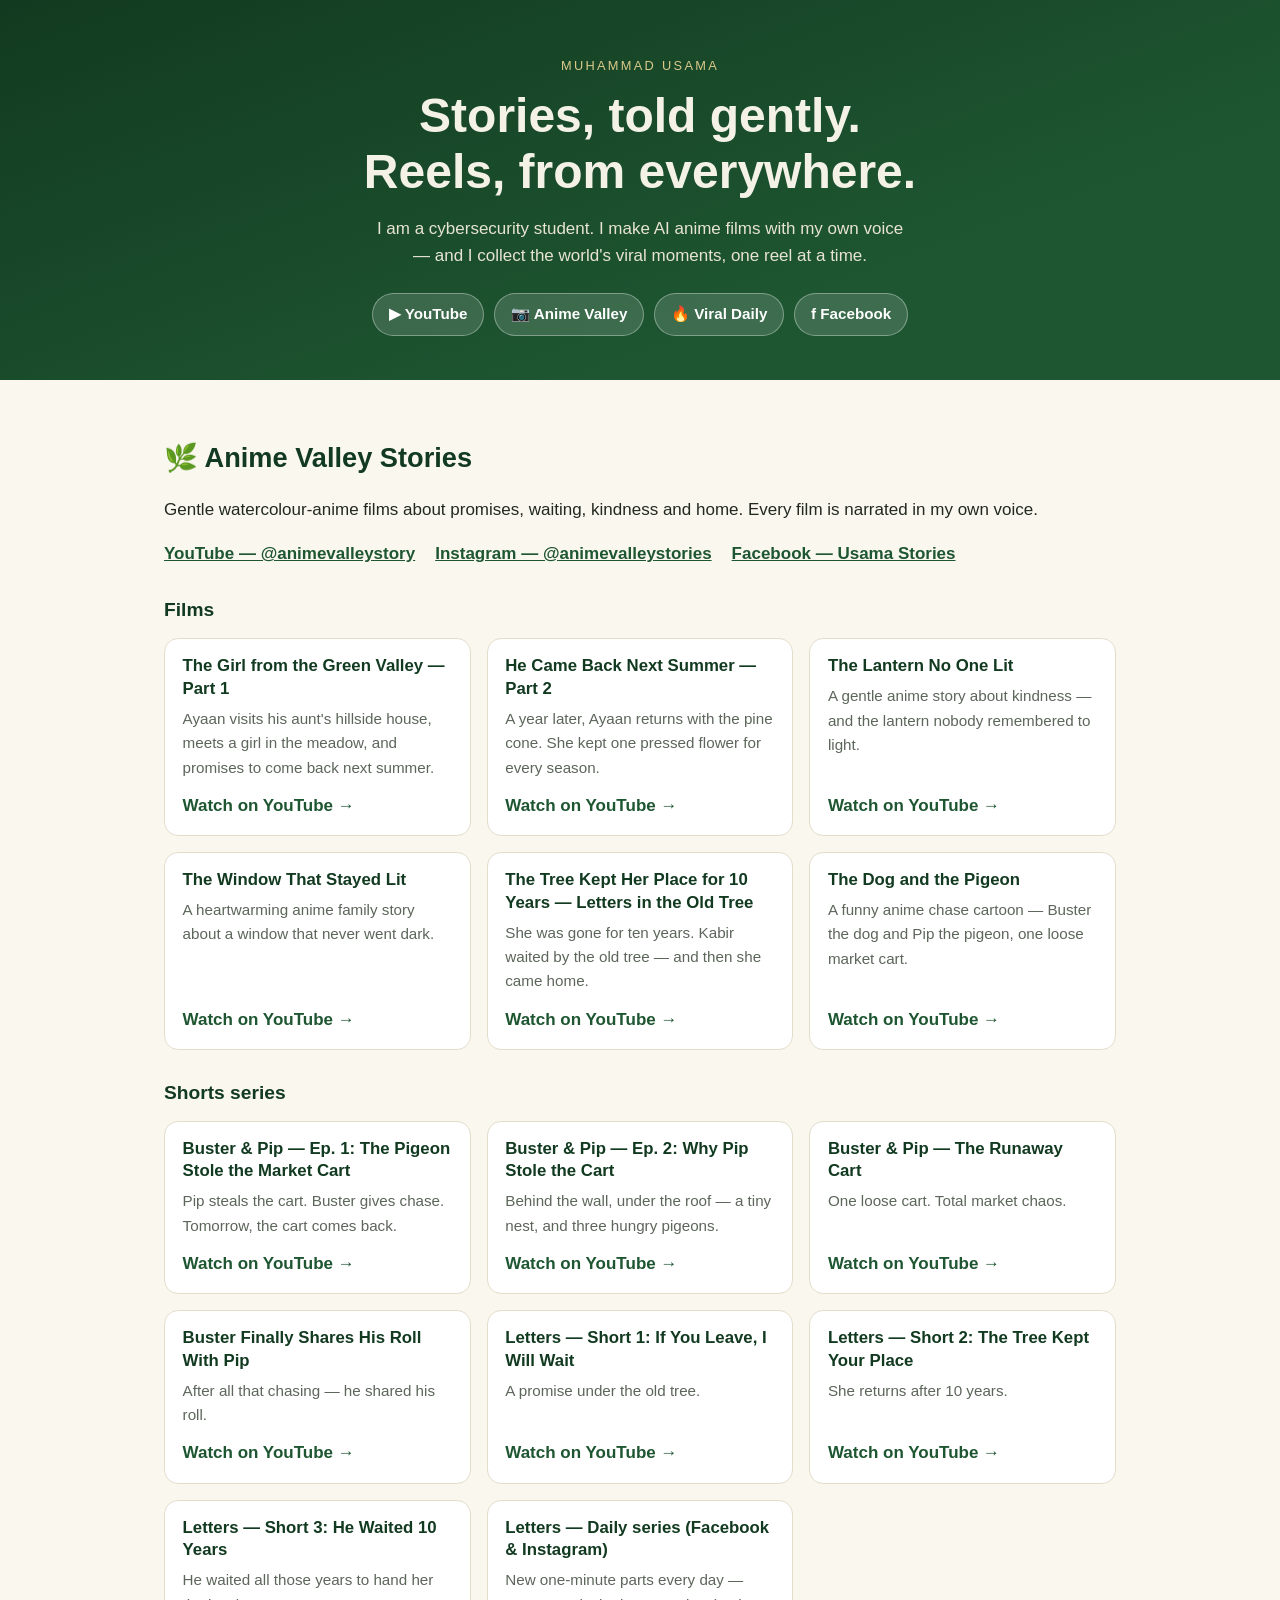
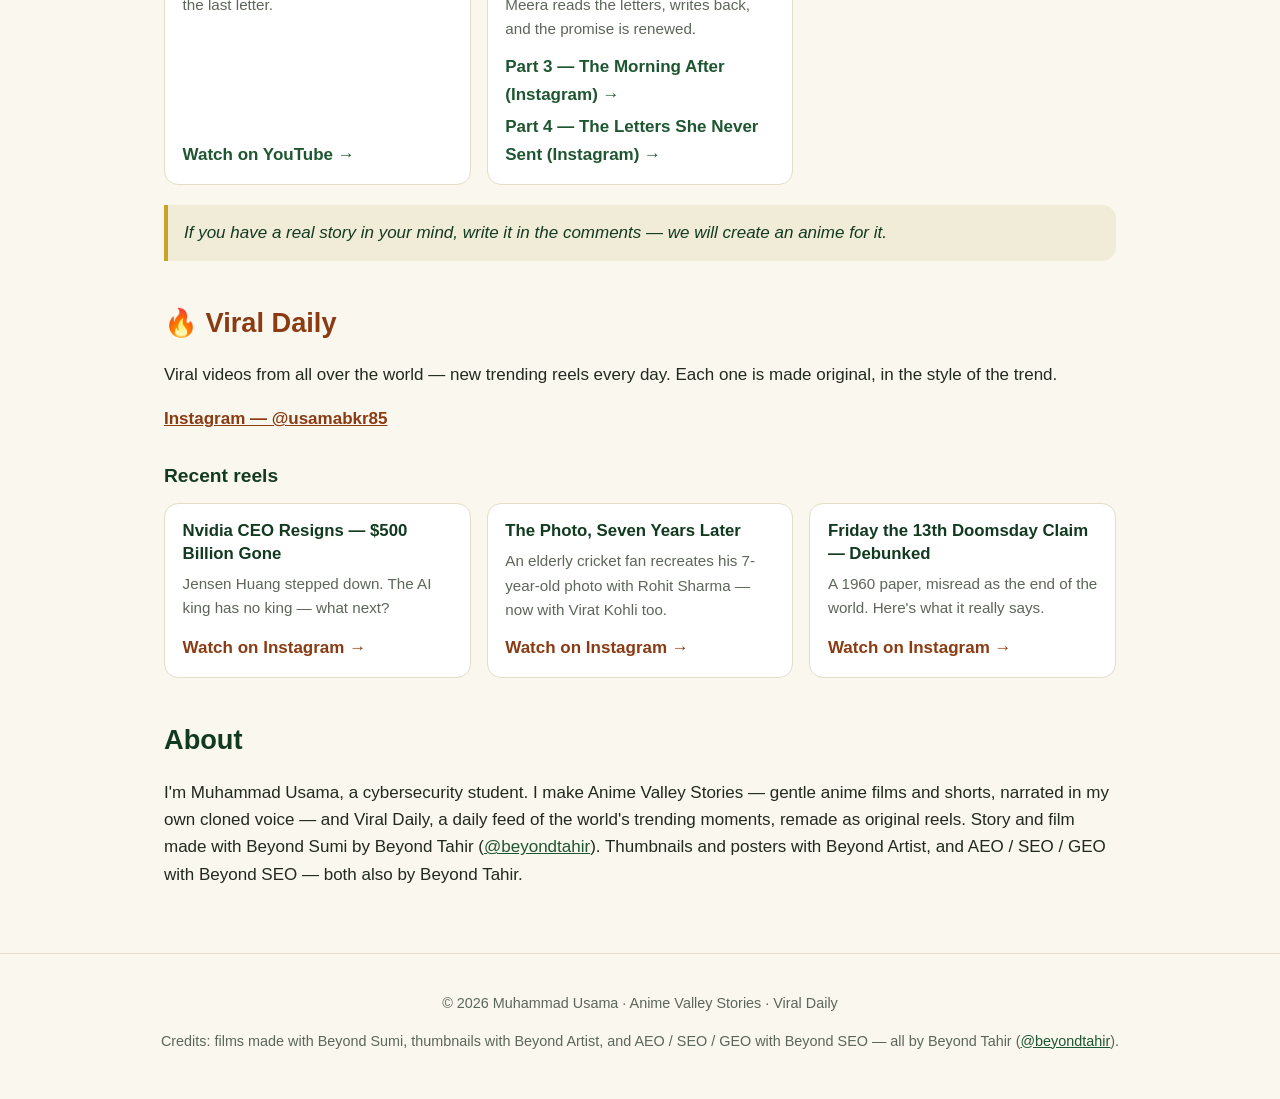
==== commit 06b9acab: "Restore previous showcase version" ====
--- a/index.html
+++ b/index.html
@@ -342,12 +342,6 @@
 </head>
 <body>
 <header class="hero">
-  <div class="orb orb-1" aria-hidden="true"></div>
-  <div class="orb orb-2" aria-hidden="true"></div>
-  <div class="orb orb-3" aria-hidden="true"></div>
-  <div class="orb orb-4" aria-hidden="true"></div>
-  <div class="hills" aria-hidden="true"></div>
-  <div class="hero-inner">
   <p class="eyebrow">Muhammad Usama</p>
   <h1>Stories, told gently.<br>Reels, from everywhere.</h1>
   <p class="lede">I am a cybersecurity student. I make AI anime films with my own voice — and I collect the world's viral moments, one reel at a time.</p>
@@ -357,7 +351,6 @@
     <a href="https://www.instagram.com/usamabkr85/" target="_blank" rel="me noopener">🔥 Viral Daily</a>
     <a href="https://www.facebook.com/profile.php?id=61596287158561" target="_blank" rel="me noopener">f Facebook</a>
   </nav>
-  </div>
 </header>
 
 <main>
@@ -487,58 +480,5 @@
   <p>© 2026 Muhammad Usama · Anime Valley Stories · Viral Daily</p>
   <p>Credits: films made with Beyond Sumi, thumbnails with Beyond Artist, and AEO / SEO / GEO with Beyond SEO — all by Beyond Tahir (<a href="https://www.youtube.com/@beyondtahir" target="_blank" rel="noopener">@beyondtahir</a>).</p>
 </footer>
-<script>
-(function () {
-  document.documentElement.classList.add('js');
-  var fine = window.matchMedia('(hover: hover) and (pointer: fine)').matches;
-  var reduced = window.matchMedia('(prefers-reduced-motion: reduce)').matches;
-
-  /* 3D tilt + gloss that follows the pointer (mouse devices only) */
-  if (fine && !reduced) {
-    document.querySelectorAll('.card').forEach(function (card) {
-      card.addEventListener('pointermove', function (e) {
-        var r = card.getBoundingClientRect();
-        var px = (e.clientX - r.left) / r.width;
-        var py = (e.clientY - r.top) / r.height;
-        card.style.setProperty('--ry', ((px - 0.5) * 10).toFixed(2) + 'deg');
-        card.style.setProperty('--rx', ((0.5 - py) * 8).toFixed(2) + 'deg');
-        card.style.setProperty('--mx', (px * 100).toFixed(1) + '%');
-        card.style.setProperty('--my', (py * 100).toFixed(1) + '%');
-      });
-      card.addEventListener('pointerleave', function () {
-        card.style.setProperty('--rx', '0deg');
-        card.style.setProperty('--ry', '0deg');
-      });
-    });
-
-    /* Gentle parallax on the hero orbs */
-    var orbs = document.querySelectorAll('.orb');
-    var ticking = false;
-    window.addEventListener('scroll', function () {
-      if (ticking) return;
-      ticking = true;
-      requestAnimationFrame(function () {
-        var y = window.scrollY;
-        orbs.forEach(function (orb, i) {
-          orb.style.translate = '0 ' + (y * (0.04 + i * 0.02)).toFixed(1) + 'px';
-        });
-        ticking = false;
-      });
-    }, { passive: true });
-  }
-
-  /* Reveal cards as they scroll into view */
-  if ('IntersectionObserver' in window && !reduced) {
-    var io = new IntersectionObserver(function (entries) {
-      entries.forEach(function (entry) {
-        if (entry.isIntersecting) { entry.target.classList.add('in'); io.unobserve(entry.target); }
-      });
-    }, { threshold: 0.12 });
-    document.querySelectorAll('.card').forEach(function (card) { io.observe(card); });
-  } else {
-    document.querySelectorAll('.card').forEach(function (card) { card.classList.add('in'); });
-  }
-})();
-</script>
 </body>
 </html>
--- a/styles.css
+++ b/styles.css
@@ -1,128 +1,57 @@
-/* Muhammad Usama — showcase site, 3D style.
-   Same content, same valley palette — now with real depth:
-   layered hero, floating orbs, 3D-tilt cards, glossy highlights.
-   No frameworks, no tracking, no external assets. System fonts only.
-   Mobile-first and robust: tilt only on hover-capable devices,
-   motion disabled when the user prefers reduced motion. */
+/* Anime Valley Stories + Viral Daily — showcase site.
+   No frameworks, no tracking, no external assets. System fonts only. */
 
 :root {
   --green: #1e5631;
-  --green-deep: #0c2b18;
   --green-dark: #123a20;
   --cream: #faf7ef;
   --paper: #ffffff;
   --ink: #22291f;
   --muted: #5c665a;
   --gold: #c9a227;
-  --gold-soft: #d9c98a;
   --line: #e3ddc9;
-  --radius: 18px;
-  --shadow-3d: 0 1px 2px rgba(12, 43, 24, .18), 0 8px 18px rgba(12, 43, 24, .16), 0 24px 48px rgba(12, 43, 24, .18);
+  --radius: 14px;
 }
 
 * { box-sizing: border-box; }
 
-html { scroll-behavior: smooth; }
-
 body {
   margin: 0;
-  background:
-    radial-gradient(60rem 30rem at 85% -10%, rgba(201, 162, 39, .14), transparent 60%),
-    radial-gradient(50rem 28rem at -10% 30%, rgba(30, 86, 49, .12), transparent 60%),
-    var(--cream);
+  background: var(--cream);
   color: var(--ink);
   font-family: -apple-system, BlinkMacSystemFont, "Segoe UI", Roboto, Helvetica, Arial, sans-serif;
   line-height: 1.6;
   font-size: 17px;
-  overflow-x: clip;
 }
 
 a { color: var(--green); }
 a:hover { color: var(--green-dark); }
 
-/* ---------- Hero: a 3D stage ---------- */
-
 .hero {
-  position: relative;
-  overflow: clip;
-  background:
-    radial-gradient(42rem 22rem at 80% -20%, rgba(201, 162, 39, .35), transparent 55%),
-    radial-gradient(36rem 20rem at 8% 110%, rgba(120, 200, 140, .28), transparent 55%),
-    linear-gradient(160deg, var(--green-deep), var(--green) 68%, #2a7a45);
+  background: linear-gradient(160deg, var(--green-dark), var(--green) 70%);
   color: #f4f1e6;
-  padding: 4rem 1.25rem 3.25rem;
+  padding: 3.5rem 1.25rem 2.75rem;
   text-align: center;
-  perspective: 1100px;
-}
-
-.hero-inner {
-  position: relative;
-  z-index: 2;
-  transform-style: preserve-3d;
-}
-
-/* Floating glass orbs — the 3D depth layer */
-.orb {
-  position: absolute;
-  z-index: 1;
-  border-radius: 50%;
-  background: radial-gradient(circle at 32% 30%, rgba(255, 255, 255, .55), rgba(255, 255, 255, .08) 55%, rgba(255, 255, 255, 0) 72%);
-  border: 1px solid rgba(255, 255, 255, .22);
-  box-shadow: inset 0 0 24px rgba(255, 255, 255, .12), 0 18px 40px rgba(0, 0, 0, .25);
-  animation: floaty 7s ease-in-out infinite;
-  pointer-events: none;
-}
-.orb-1 { width: 7.5rem; height: 7.5rem; top: 8%; left: 6%; }
-.orb-2 { width: 4.5rem; height: 4.5rem; top: 58%; right: 7%; animation-delay: -2.4s; }
-.orb-3 { width: 3rem; height: 3rem; top: 16%; right: 16%; animation-delay: -4.2s; }
-.orb-4 { width: 5.5rem; height: 5.5rem; bottom: 6%; left: 12%; animation-delay: -1.2s; }
-
-@keyframes floaty {
-  0%, 100% { transform: translate3d(0, 0, 0); }
-  50% { transform: translate3d(0, -14px, 30px); }
-}
-
-/* Layered hills at the hero's base — pure CSS depth */
-.hills {
-  position: absolute;
-  left: -10%;
-  right: -10%;
-  bottom: -2.4rem;
-  height: 6rem;
-  z-index: 1;
-  background:
-    radial-gradient(60% 130% at 20% 118%, #0c2b18 62%, transparent 63%),
-    radial-gradient(55% 130% at 78% 122%, #123a20 62%, transparent 63%);
-  opacity: .55;
-  pointer-events: none;
 }
 
 .eyebrow {
   letter-spacing: .18em;
   text-transform: uppercase;
   font-size: .8rem;
-  color: var(--gold-soft);
+  color: #d9c98a;
   margin: 0 0 .75rem;
-  transform: translateZ(50px);
 }
 
 .hero h1 {
-  font-size: clamp(2rem, 6.5vw, 3.2rem);
-  line-height: 1.12;
+  font-size: clamp(1.9rem, 6vw, 3rem);
+  line-height: 1.15;
   margin: 0 0 1rem;
-  transform: translateZ(80px);
-  text-shadow:
-    0 1px 0 rgba(255, 255, 255, .18),
-    0 6px 14px rgba(0, 0, 0, .35),
-    0 18px 34px rgba(0, 0, 0, .35);
 }
 
 .lede {
   max-width: 34rem;
-  margin: 0 auto 1.6rem;
+  margin: 0 auto 1.5rem;
   color: #e8e4d2;
-  transform: translateZ(40px);
-  text-shadow: 0 2px 8px rgba(0, 0, 0, .3);
 }
 
 .socials {
@@ -130,45 +59,33 @@
   flex-wrap: wrap;
   gap: .6rem;
   justify-content: center;
-  transform: translateZ(60px);
 }
 
 .socials a {
   color: #fff;
-  background: linear-gradient(180deg, rgba(255, 255, 255, .22), rgba(255, 255, 255, .08));
-  border: 1px solid rgba(255, 255, 255, .4);
+  background: rgba(255, 255, 255, .14);
+  border: 1px solid rgba(255, 255, 255, .35);
   border-radius: 999px;
-  padding: .55rem 1.05rem;
+  padding: .5rem 1rem;
   text-decoration: none;
   font-weight: 600;
   font-size: .95rem;
-  box-shadow: 0 6px 16px rgba(0, 0, 0, .28), inset 0 1px 0 rgba(255, 255, 255, .35);
-  transition: transform .16s ease, box-shadow .16s ease, background .16s ease;
 }
 
-.socials a:hover {
-  background: linear-gradient(180deg, rgba(255, 255, 255, .34), rgba(255, 255, 255, .14));
-  transform: translateY(-3px);
-  box-shadow: 0 12px 24px rgba(0, 0, 0, .32), inset 0 1px 0 rgba(255, 255, 255, .4);
-}
-
-.socials a:active { transform: translateY(1px); box-shadow: 0 3px 8px rgba(0, 0, 0, .3); }
-
-/* ---------- Main layout ---------- */
+.socials a:hover { background: rgba(255, 255, 255, .28); }
 
 main {
-  max-width: 64rem;
+  max-width: 62rem;
   margin: 0 auto;
   padding: 1rem 1.25rem 3rem;
 }
 
-section { margin-top: 2.75rem; }
+section { margin-top: 2.5rem; }
 
 h2 {
   font-size: 1.7rem;
   margin: 0 0 .5rem;
   color: var(--green-dark);
-  text-shadow: 0 2px 0 rgba(255, 255, 255, .7), 0 6px 14px rgba(18, 58, 32, .18);
 }
 
 h3 {
@@ -186,57 +103,26 @@
 
 .links a { font-weight: 600; }
 
-/* ---------- 3D cards ---------- */
-
 .cards {
   display: grid;
   grid-template-columns: repeat(auto-fill, minmax(16rem, 1fr));
-  gap: 1.1rem;
-  perspective: 1000px;
+  gap: 1rem;
 }
 
 .card {
-  position: relative;
-  background: linear-gradient(180deg, #ffffff, #f6f2e4);
+  background: var(--paper);
   border: 1px solid var(--line);
   border-radius: var(--radius);
-  padding: 1.05rem 1.15rem;
+  padding: 1rem 1.1rem;
   display: flex;
   flex-direction: column;
-  box-shadow: var(--shadow-3d);
-  transform-style: preserve-3d;
-  transform: perspective(900px) rotateX(var(--rx, 0deg)) rotateY(var(--ry, 0deg)) translateY(0);
-  transition: transform .18s ease-out, box-shadow .18s ease-out;
-  will-change: transform;
 }
-
-/* Glossy highlight that follows the pointer */
-.card::after {
-  content: "";
-  position: absolute;
-  inset: 0;
-  border-radius: inherit;
-  background: radial-gradient(14rem 10rem at var(--mx, 50%) var(--my, 0%), rgba(255, 255, 255, .5), transparent 65%);
-  opacity: 0;
-  transition: opacity .18s ease;
-  pointer-events: none;
-}
-
-.card:hover {
-  box-shadow:
-    0 2px 3px rgba(12, 43, 24, .16),
-    0 14px 28px rgba(12, 43, 24, .2),
-    0 34px 64px rgba(12, 43, 24, .22);
-}
-
-.card:hover::after { opacity: 1; }
 
 .card h4 {
   margin: 0 0 .4rem;
   font-size: 1.05rem;
   line-height: 1.35;
   color: var(--green-dark);
-  transform: translateZ(24px);
 }
 
 .card p {
@@ -244,38 +130,21 @@
   color: var(--muted);
   font-size: .95rem;
   flex: 1;
-  transform: translateZ(14px);
 }
 
-.card a {
-  font-weight: 600;
-  text-decoration: none;
-  transform: translateZ(20px);
-}
+.card a { font-weight: 600; text-decoration: none; }
 .card a:hover { text-decoration: underline; }
 
 .card a + a { margin-top: .35rem; }
 
-/* Reveal on scroll — only when JS is on, so content never hides without it */
-.js .card {
-  opacity: 0;
-  transform: perspective(900px) rotateX(var(--rx, 0deg)) rotateY(var(--ry, 0deg)) translateY(26px);
-}
-.js .card.in {
-  opacity: 1;
-  transform: perspective(900px) rotateX(var(--rx, 0deg)) rotateY(var(--ry, 0deg)) translateY(0);
-  transition: opacity .5s ease, transform .5s ease-out, box-shadow .18s ease-out;
-}
-
 .note {
   margin-top: 1.25rem;
   padding: .9rem 1rem;
-  background: linear-gradient(180deg, #f6efdb, #efe6c8);
+  background: #f1ecd8;
   border-left: 4px solid var(--gold);
   border-radius: 0 var(--radius) var(--radius) 0;
   font-style: italic;
   color: var(--green-dark);
-  box-shadow: 0 10px 22px rgba(12, 43, 24, .12);
 }
 
 #viral-daily h2 { color: #8a3b12; }
@@ -289,23 +158,7 @@
   border-top: 1px solid var(--line);
 }
 
-/* ---------- Small screens ---------- */
-
-@media (max-width: 560px) {
+@media (max-width: 480px) {
   body { font-size: 16px; }
-  .hero { padding: 3rem 1rem 2.6rem; }
-  .orb-1 { width: 4.5rem; height: 4.5rem; }
-  .orb-2 { width: 3rem; height: 3rem; }
-  .orb-3 { display: none; }
-  .orb-4 { width: 3.5rem; height: 3.5rem; }
-  .cards { grid-template-columns: 1fr; }
+  .hero { padding: 2.5rem 1rem 2rem; }
 }
-
-/* ---------- Motion preferences ---------- */
-
-@media (prefers-reduced-motion: reduce) {
-  html { scroll-behavior: auto; }
-  .orb { animation: none; }
-  .card, .socials a { transition: none; }
-  .js .card { opacity: 1; transform: none; }
-}
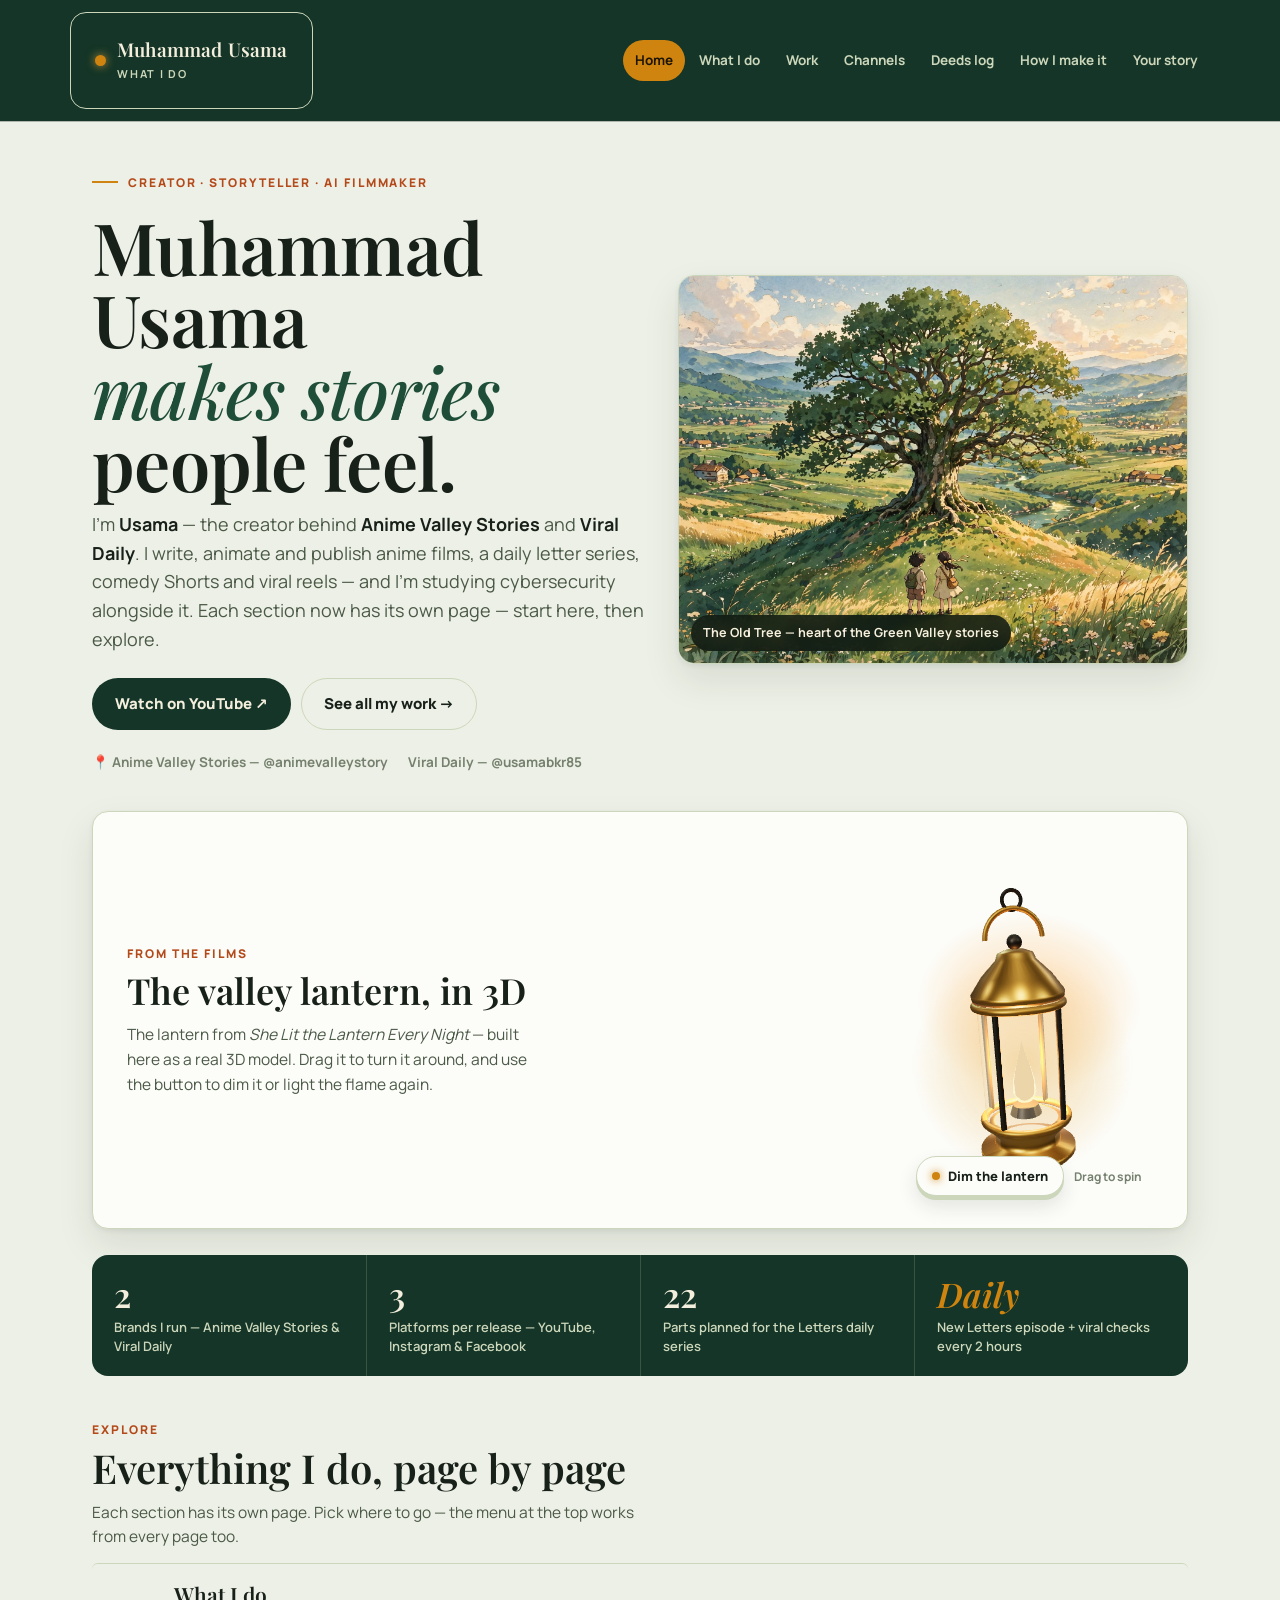
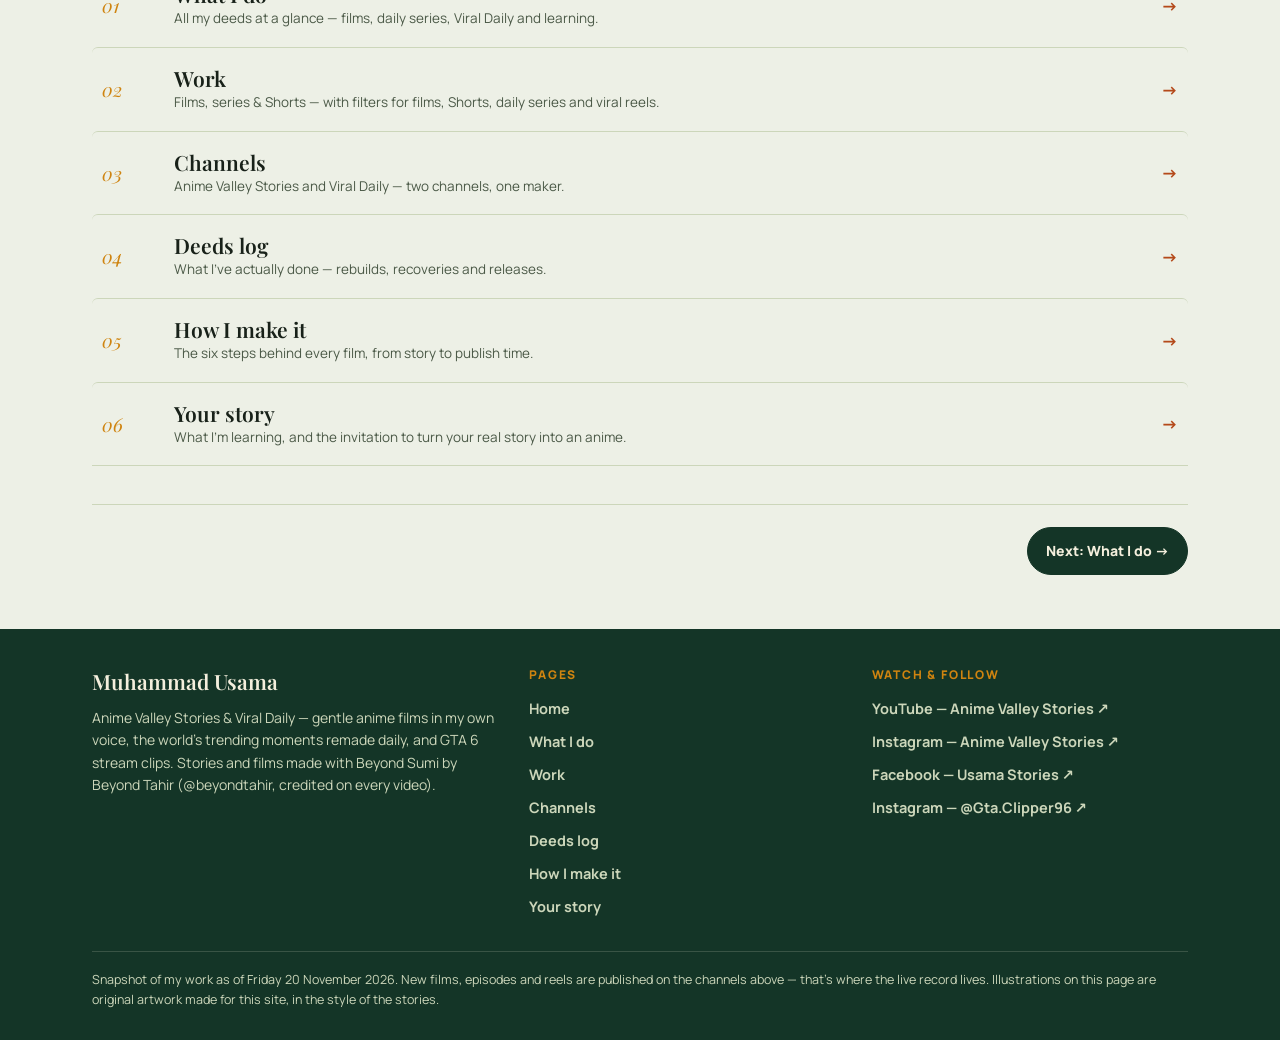
==== commit 73888b65: "Rebuild: 7-page site with 3D lantern + latest films, shorts and GTA clips" ====
--- a/index.html
+++ b/index.html
@@ -1,27 +1,283 @@
-<!DOCTYPE html>
+<!doctype html>
 <html lang="en">
 <head>
-<meta charset="utf-8">
-<meta name="viewport" content="width=device-width, initial-scale=1">
+<meta charset="utf-8" />
+<meta name="viewport" content="width=device-width, initial-scale=1, viewport-fit=cover" />
+<meta name="color-scheme" content="light dark" />
+<link rel="icon" href="data:," />
 <title>Muhammad Usama — Anime Valley Stories &amp; Viral Daily | AI Anime Films &amp; Viral Reels</title>
 <meta name="description" content="Muhammad Usama makes gentle watercolour-anime films (Anime Valley Stories) narrated in his own voice, and Viral Daily trending reels from around the world. Watch the films, shorts and reels here.">
+<meta name="author" content="Muhammad Usama" />
 <meta name="keywords" content="Muhammad Usama, Anime Valley Stories, Viral Daily, AI anime films, watercolour anime, anime shorts, viral reels, anime films, trending reels">
-<meta name="author" content="Muhammad Usama">
 <meta name="robots" content="index, follow, max-image-preview:large">
 <meta name="geo.region" content="SA">
 <meta name="geo.placename" content="Saudi Arabia">
 <link rel="canonical" href="https://muhammadusama96.github.io/my-first/">
-<meta property="og:title" content="Muhammad Usama — Anime Valley Stories &amp; Viral Daily | AI Anime Films &amp; Viral Reels">
-<meta property="og:description" content="Gentle watercolour-anime films narrated in Muhammad Usama's own voice, plus Viral Daily trending reels from around the world. Watch the films, shorts and reels here.">
-<meta property="og:type" content="website">
+<meta name="theme-color" content="#143527" />
+<meta property="og:type" content="website" />
 <meta property="og:url" content="https://muhammadusama96.github.io/my-first/">
 <meta property="og:site_name" content="Muhammad Usama — Anime Valley Stories &amp; Viral Daily">
 <meta property="og:locale" content="en_US">
+<meta property="og:title" content="Muhammad Usama — Anime Valley Stories &amp; Viral Daily | AI Anime Films &amp; Viral Reels">
+<meta property="og:description" content="Gentle watercolour-anime films narrated in Muhammad Usama's own voice, plus Viral Daily trending reels from around the world. Watch the films, shorts and reels here.">
+<meta property="og:image" content="[data-uri]